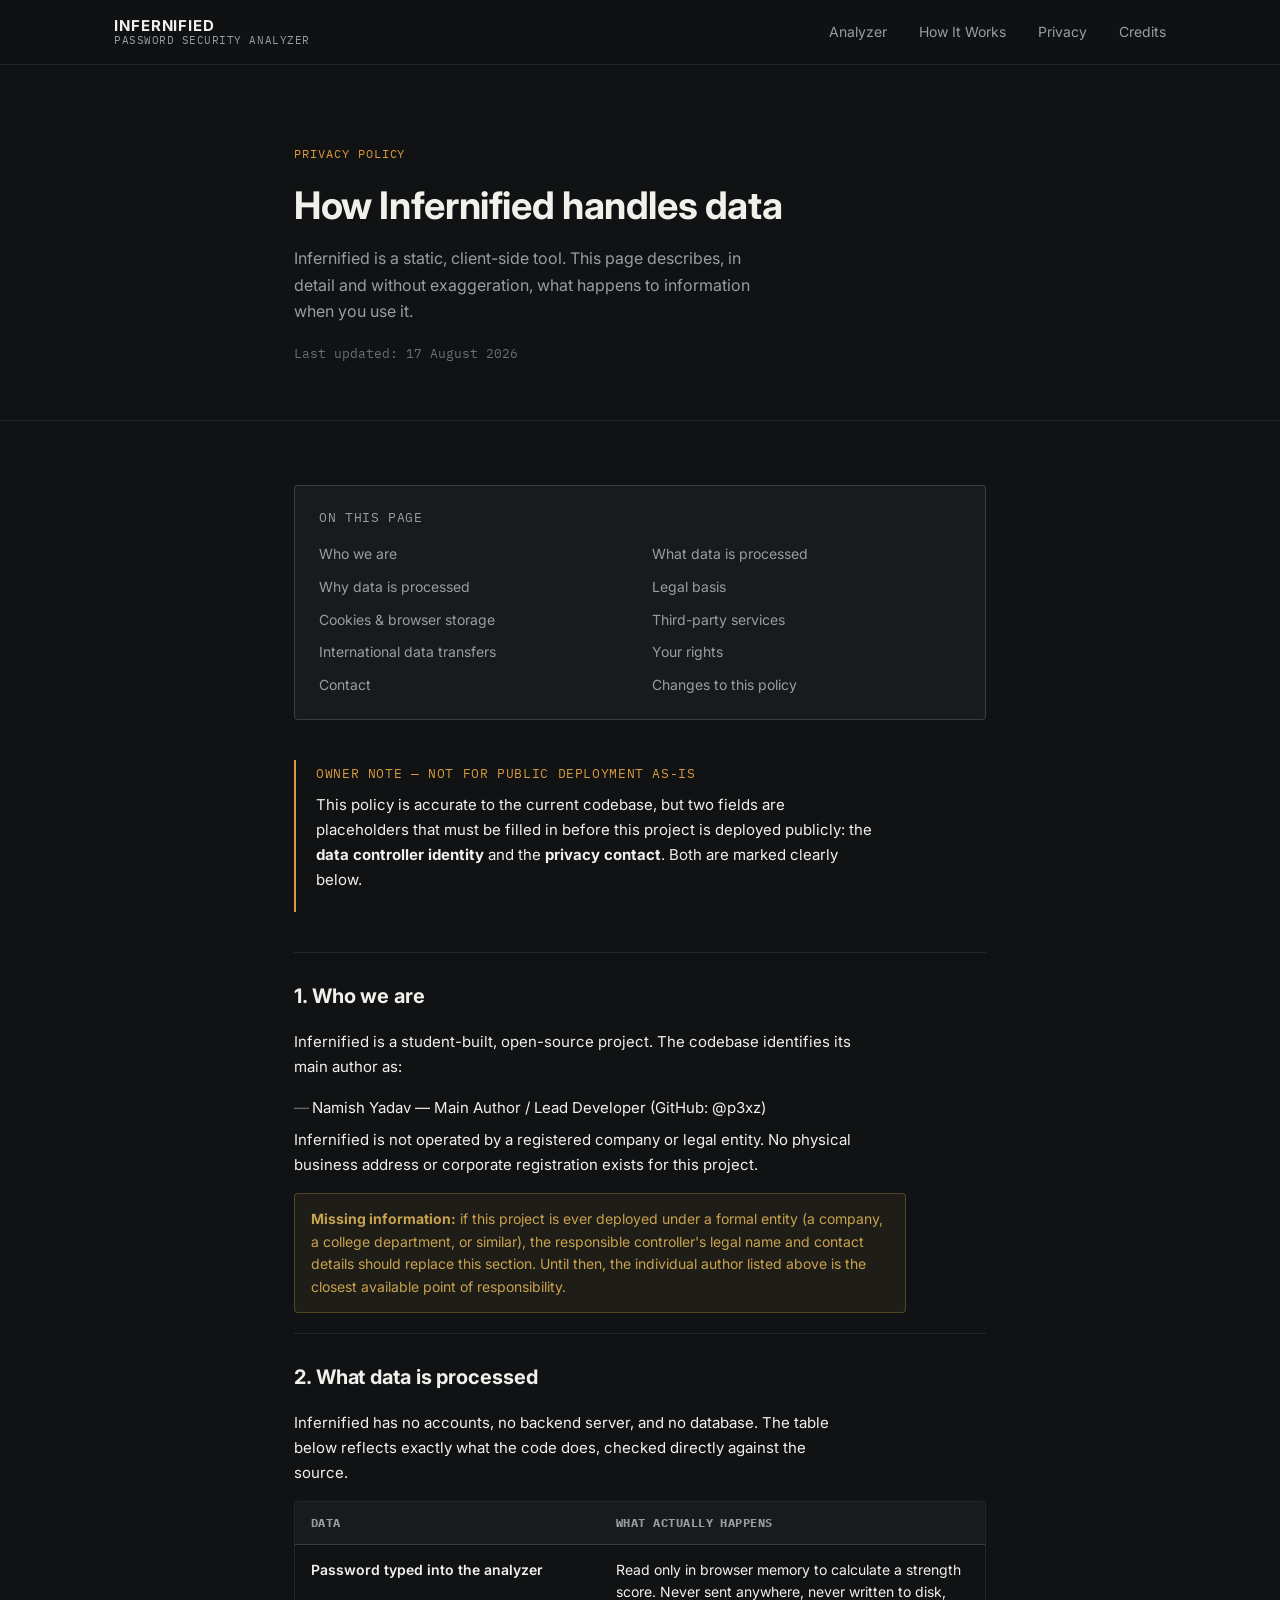
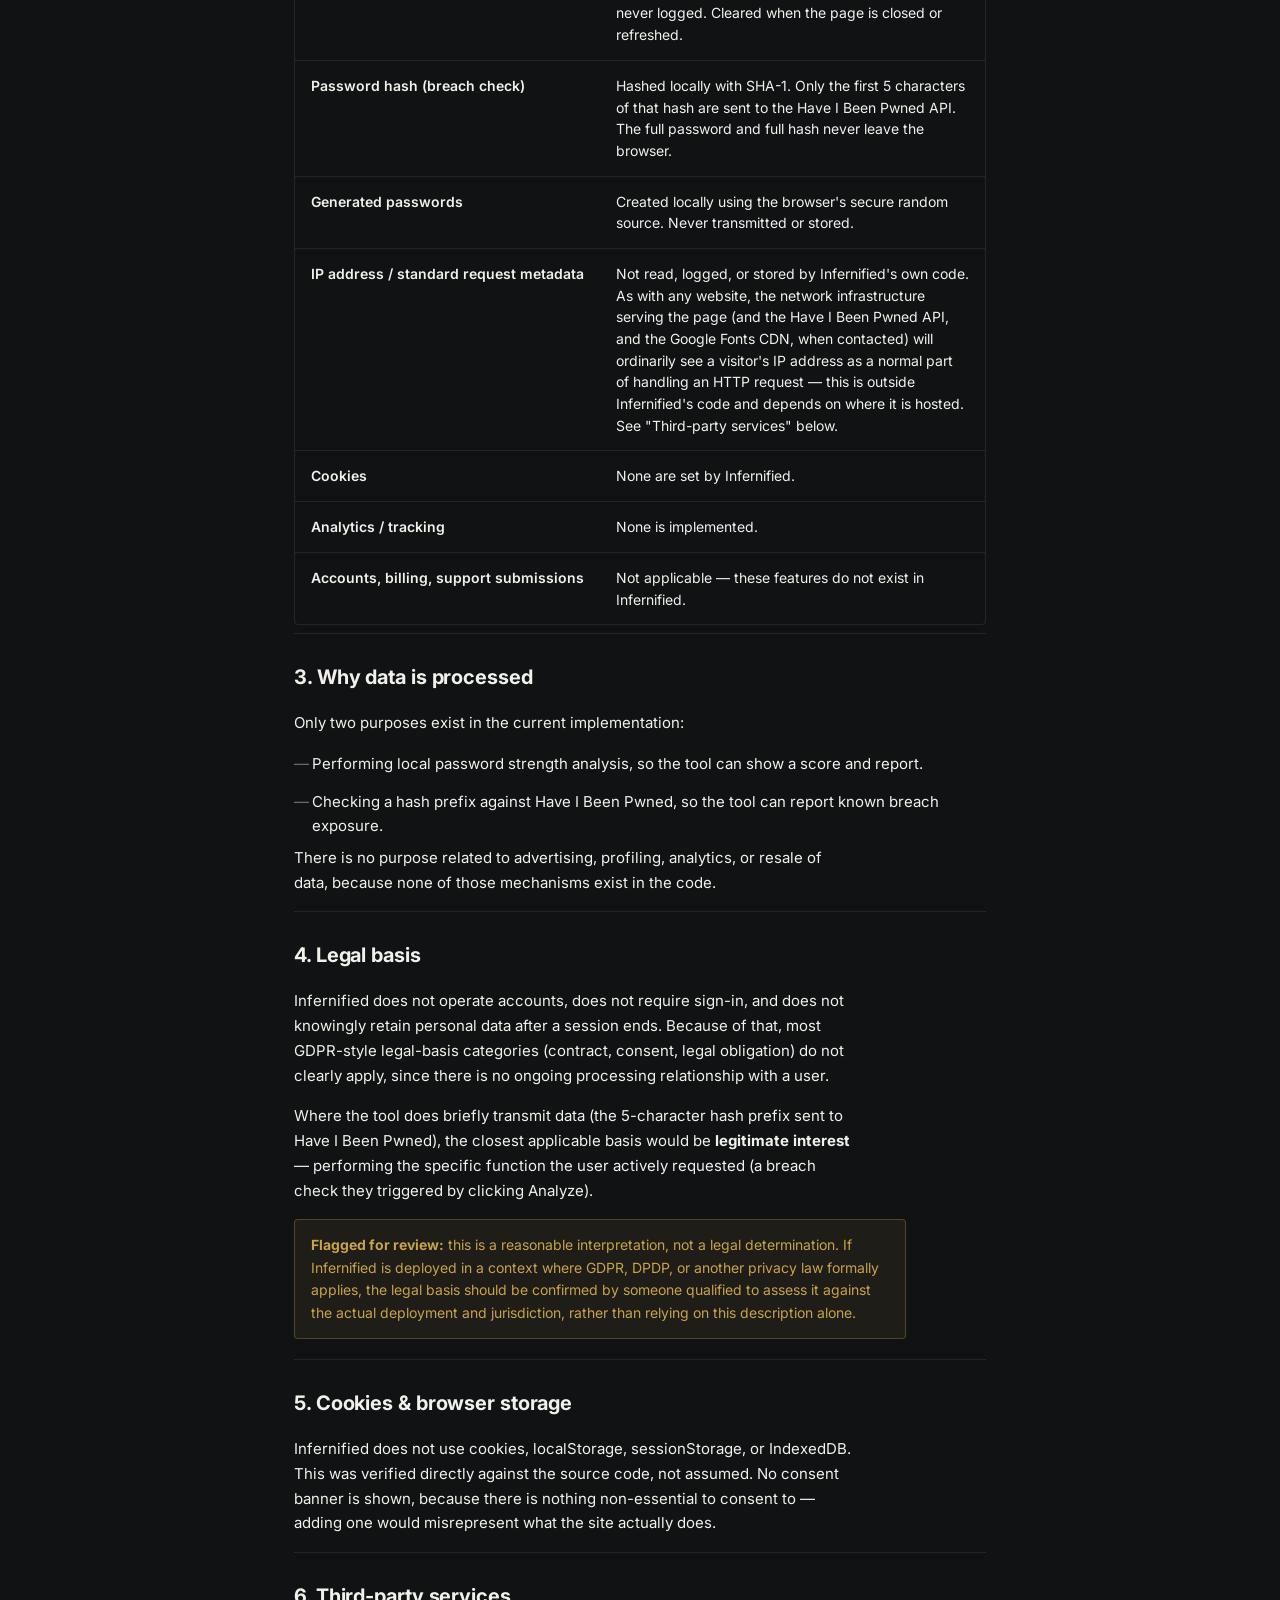
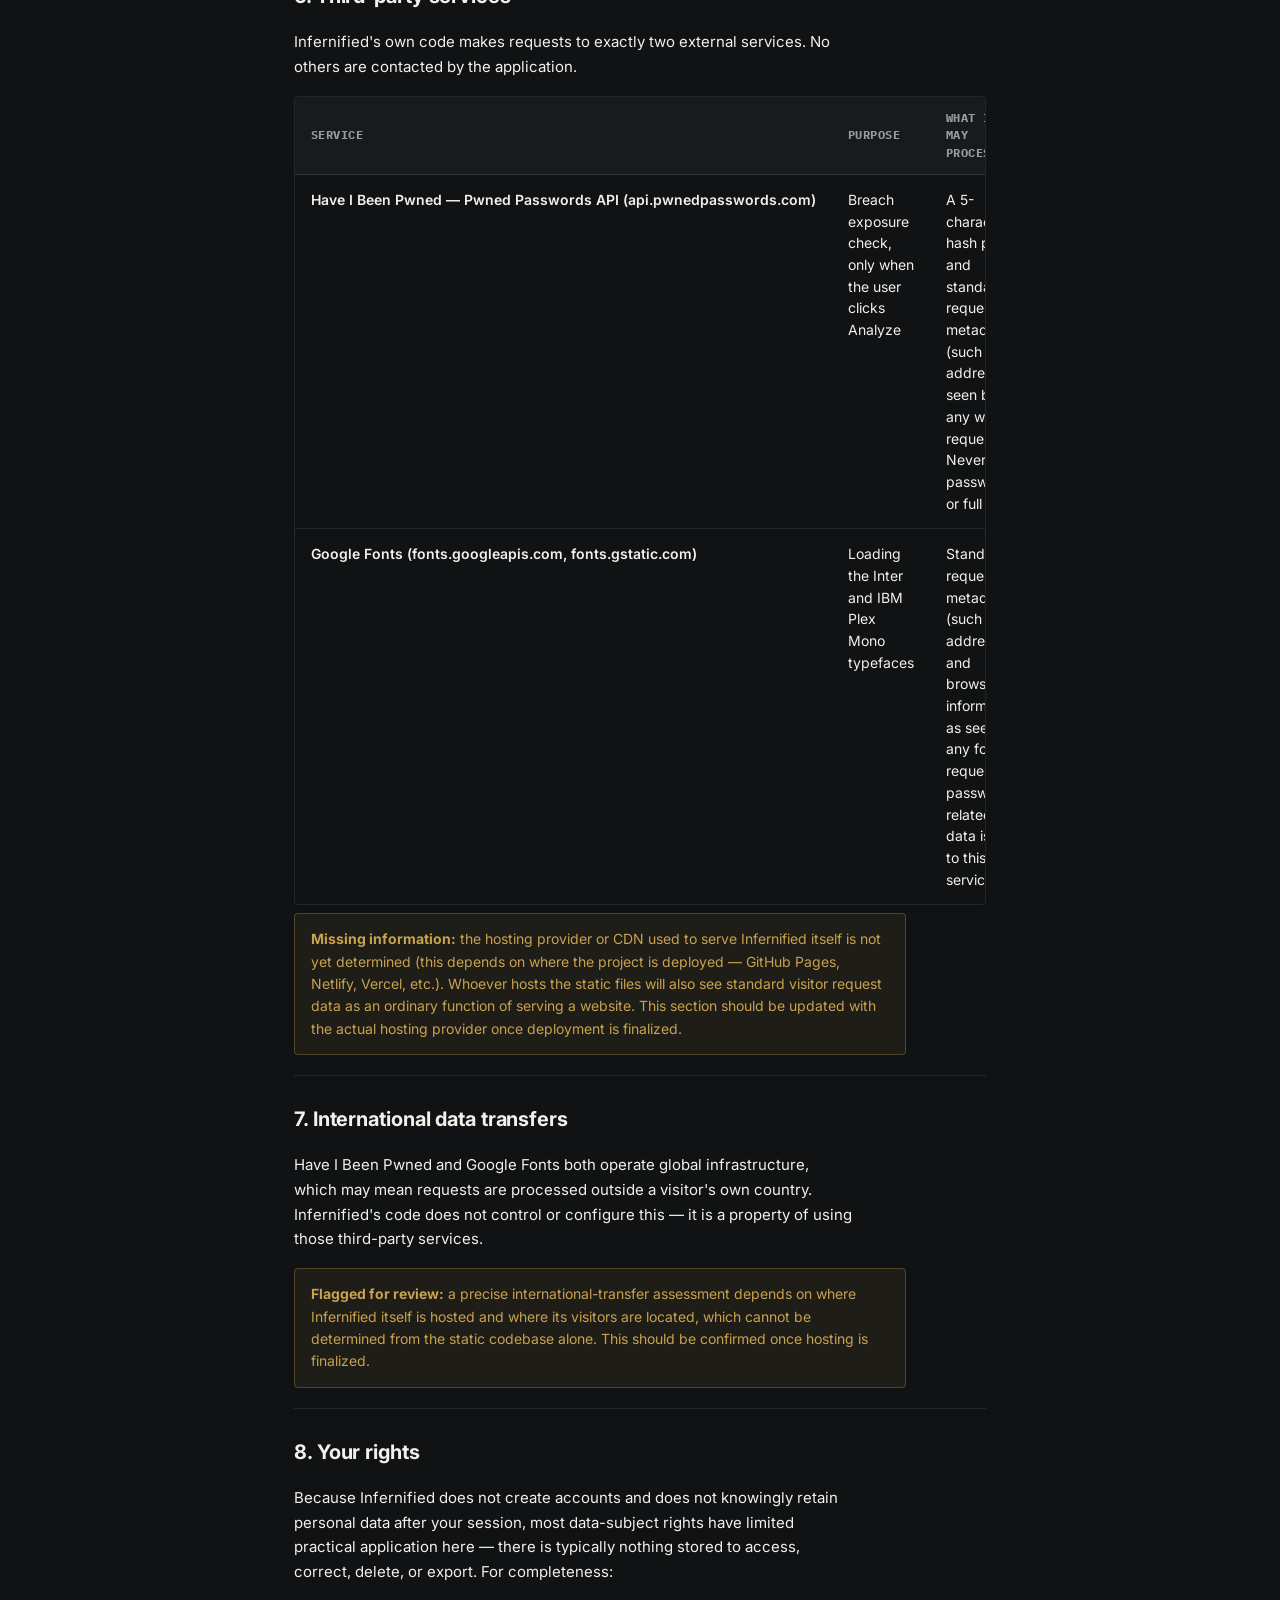
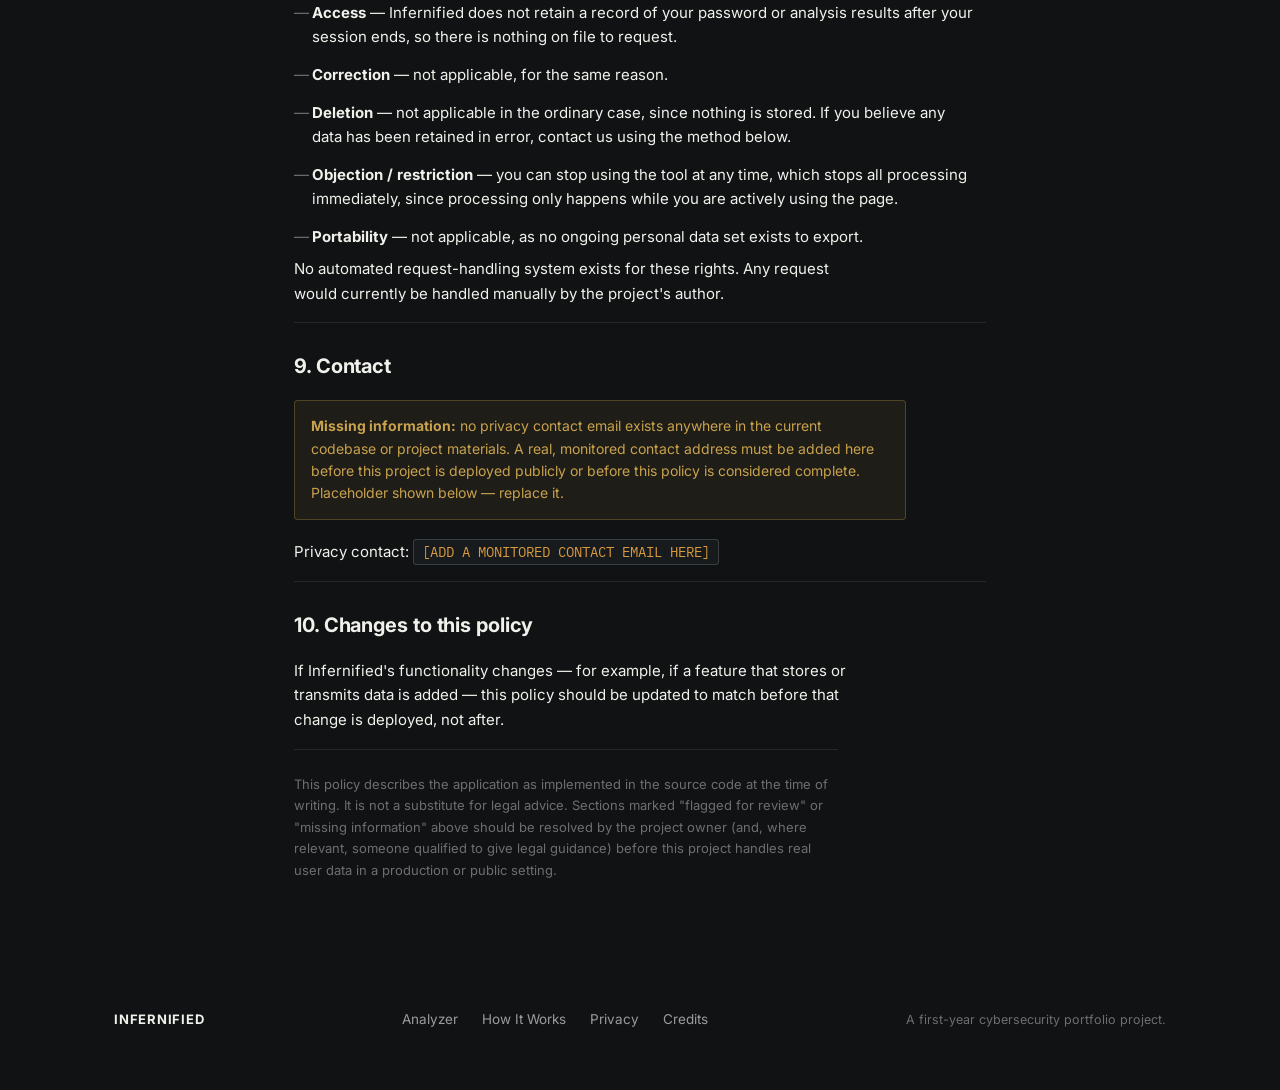
==== index.html @ 9aa8f31f "first commit" ====
<!DOCTYPE html>
<html lang="en">
<head>
<meta charset="UTF-8" />
<meta name="viewport" content="width=device-width, initial-scale=1.0" />
<title>Privacy Policy — Infernified</title>
<meta name="description" content="Infernified's privacy policy: what data is processed, what isn't, and why." />
<link rel="preconnect" href="https://fonts.googleapis.com">
<link rel="preconnect" href="https://fonts.gstatic.com" crossorigin>
<link href="https://fonts.googleapis.com/css2?family=Inter:wght@400;500;600;700&family=IBM+Plex+Mono:wght@400;500;600&display=swap" rel="stylesheet">
<link rel="stylesheet" href="style.css" />
</head>
<body>

<a class="skip-link" href="#policy-main">Skip to content</a>

<header class="site-header">
  <div class="header-inner">
    <a href="index.html" class="wordmark">
      <span class="wordmark-name">INFERNIFIED</span>
      <span class="wordmark-label">Password Security Analyzer</span>
    </a>
    <nav class="main-nav" aria-label="Primary">
      <a href="index.html#analyzer">Analyzer</a>
      <a href="index.html#how-it-works">How It Works</a>
      <a href="privacy.html" aria-current="page">Privacy</a>
      <a href="index.html#credits">Credits</a>
    </nav>
    <button class="nav-toggle" id="navToggle" aria-expanded="false" aria-controls="mobileNav" aria-label="Open menu">
      <span></span><span></span><span></span>
    </button>
  </div>
  <nav class="mobile-nav" id="mobileNav" aria-label="Primary mobile">
    <a href="index.html#analyzer">Analyzer</a>
    <a href="index.html#how-it-works">How It Works</a>
    <a href="privacy.html" aria-current="page">Privacy</a>
    <a href="index.html#credits">Credits</a>
  </nav>
</header>

<main id="policy-main">

  <section class="policy-hero">
    <div class="policy-inner">
      <p class="eyebrow">Privacy Policy</p>
      <h1 class="policy-title">How Infernified handles data</h1>
      <p class="hero-sub">
        Infernified is a static, client-side tool. This page describes, in detail
        and without exaggeration, what happens to information when you use it.
      </p>
      <p class="policy-updated">Last updated: <span id="lastUpdated">17 August 2026</span></p>
    </div>
  </section>

  <section class="policy-section">
    <div class="policy-inner">

      <nav class="policy-toc" aria-label="On this page">
        <p class="report-label">On this page</p>
        <ol>
          <li><a href="#who-we-are">Who we are</a></li>
          <li><a href="#what-data">What data is processed</a></li>
          <li><a href="#why">Why data is processed</a></li>
          <li><a href="#legal-basis">Legal basis</a></li>
          <li><a href="#storage">Cookies &amp; browser storage</a></li>
          <li><a href="#third-parties">Third-party services</a></li>
          <li><a href="#transfers">International data transfers</a></li>
          <li><a href="#rights">Your rights</a></li>
          <li><a href="#contact">Contact</a></li>
          <li><a href="#changes">Changes to this policy</a></li>
        </ol>
      </nav>

      <div class="policy-flag">
        <p class="report-label">Owner note — not for public deployment as-is</p>
        <p class="report-text">
          This policy is accurate to the current codebase, but two fields are
          placeholders that must be filled in before this project is deployed
          publicly: the <strong>data controller identity</strong> and the
          <strong>privacy contact</strong>. Both are marked clearly below.
        </p>
      </div>

      <hr class="divider" />

      <h2 id="who-we-are">1. Who we are</h2>
      <p class="report-text">
        Infernified is a student-built, open-source project. The codebase
        identifies its main author as:
      </p>
      <ul class="privacy-list">
        <li>Namish Yadav — Main Author / Lead Developer (GitHub: <a href="https://github.com/p3xz" target="_blank" rel="noopener noreferrer">@p3xz</a>)</li>
      </ul>
      <p class="report-text">
        Infernified is not operated by a registered company or legal entity.
        No physical business address or corporate registration exists for this
        project.
      </p>
      <p class="policy-placeholder">
        <strong>Missing information:</strong> if this project is ever deployed
        under a formal entity (a company, a college department, or similar),
        the responsible controller's legal name and contact details should
        replace this section. Until then, the individual author listed above
        is the closest available point of responsibility.
      </p>

      <hr class="divider" />

      <h2 id="what-data">2. What data is processed</h2>
      <p class="report-text">
        Infernified has no accounts, no backend server, and no database. The
        table below reflects exactly what the code does, checked directly
        against the source.
      </p>

      <div class="policy-table-wrap">
        <table class="policy-table">
          <thead>
            <tr>
              <th>Data</th>
              <th>What actually happens</th>
            </tr>
          </thead>
          <tbody>
            <tr>
              <td>Password typed into the analyzer</td>
              <td>Read only in browser memory to calculate a strength score. Never sent anywhere, never written to disk, never logged. Cleared when the page is closed or refreshed.</td>
            </tr>
            <tr>
              <td>Password hash (breach check)</td>
              <td>Hashed locally with SHA-1. Only the first 5 characters of that hash are sent to the Have I Been Pwned API. The full password and full hash never leave the browser.</td>
            </tr>
            <tr>
              <td>Generated passwords</td>
              <td>Created locally using the browser's secure random source. Never transmitted or stored.</td>
            </tr>
            <tr>
              <td>IP address / standard request metadata</td>
              <td>Not read, logged, or stored by Infernified's own code. As with any website, the network infrastructure serving the page (and the Have I Been Pwned API, and the Google Fonts CDN, when contacted) will ordinarily see a visitor's IP address as a normal part of handling an HTTP request — this is outside Infernified's code and depends on where it is hosted. See "Third-party services" below.</td>
            </tr>
            <tr>
              <td>Cookies</td>
              <td>None are set by Infernified.</td>
            </tr>
            <tr>
              <td>Analytics / tracking</td>
              <td>None is implemented.</td>
            </tr>
            <tr>
              <td>Accounts, billing, support submissions</td>
              <td>Not applicable — these features do not exist in Infernified.</td>
            </tr>
          </tbody>
        </table>
      </div>

      <hr class="divider" />

      <h2 id="why">3. Why data is processed</h2>
      <p class="report-text">
        Only two purposes exist in the current implementation:
      </p>
      <ul class="privacy-list">
        <li>Performing local password strength analysis, so the tool can show a score and report.</li>
        <li>Checking a hash prefix against Have I Been Pwned, so the tool can report known breach exposure.</li>
      </ul>
      <p class="report-text">
        There is no purpose related to advertising, profiling, analytics, or
        resale of data, because none of those mechanisms exist in the code.
      </p>

      <hr class="divider" />

      <h2 id="legal-basis">4. Legal basis</h2>
      <p class="report-text">
        Infernified does not operate accounts, does not require sign-in, and
        does not knowingly retain personal data after a session ends. Because
        of that, most GDPR-style legal-basis categories (contract, consent,
        legal obligation) do not clearly apply, since there is no ongoing
        processing relationship with a user.
      </p>
      <p class="report-text">
        Where the tool does briefly transmit data (the 5-character hash
        prefix sent to Have I Been Pwned), the closest applicable basis would
        be <strong>legitimate interest</strong> — performing the specific
        function the user actively requested (a breach check they triggered
        by clicking Analyze).
      </p>
      <p class="policy-placeholder">
        <strong>Flagged for review:</strong> this is a reasonable
        interpretation, not a legal determination. If Infernified is deployed
        in a context where GDPR, DPDP, or another privacy law formally
        applies, the legal basis should be confirmed by someone qualified to
        assess it against the actual deployment and jurisdiction, rather than
        relying on this description alone.
      </p>

      <hr class="divider" />

      <h2 id="storage">5. Cookies &amp; browser storage</h2>
      <p class="report-text">
        Infernified does not use cookies, localStorage, sessionStorage, or
        IndexedDB. This was verified directly against the source code, not
        assumed. No consent banner is shown, because there is nothing
        non-essential to consent to — adding one would misrepresent what the
        site actually does.
      </p>

      <hr class="divider" />

      <h2 id="third-parties">6. Third-party services</h2>
      <p class="report-text">
        Infernified's own code makes requests to exactly two external
        services. No others are contacted by the application.
      </p>

      <div class="policy-table-wrap">
        <table class="policy-table">
          <thead>
            <tr>
              <th>Service</th>
              <th>Purpose</th>
              <th>What it may process</th>
            </tr>
          </thead>
          <tbody>
            <tr>
              <td>Have I Been Pwned — Pwned Passwords API (api.pwnedpasswords.com)</td>
              <td>Breach exposure check, only when the user clicks Analyze</td>
              <td>A 5-character hash prefix, and standard request metadata (such as IP address) as seen by any web request. Never the password or full hash.</td>
            </tr>
            <tr>
              <td>Google Fonts (fonts.googleapis.com, fonts.gstatic.com)</td>
              <td>Loading the Inter and IBM Plex Mono typefaces</td>
              <td>Standard request metadata (such as IP address and browser information) as seen by any font file request. No password-related data is sent to this service.</td>
            </tr>
          </tbody>
        </table>
      </div>

      <p class="policy-placeholder">
        <strong>Missing information:</strong> the hosting provider or CDN used
        to serve Infernified itself is not yet determined (this depends on
        where the project is deployed — GitHub Pages, Netlify, Vercel, etc.).
        Whoever hosts the static files will also see standard visitor request
        data as an ordinary function of serving a website. This section
        should be updated with the actual hosting provider once deployment is
        finalized.
      </p>

      <hr class="divider" />

      <h2 id="transfers">7. International data transfers</h2>
      <p class="report-text">
        Have I Been Pwned and Google Fonts both operate global infrastructure,
        which may mean requests are processed outside a visitor's own
        country. Infernified's code does not control or configure this — it
        is a property of using those third-party services.
      </p>
      <p class="policy-placeholder">
        <strong>Flagged for review:</strong> a precise international-transfer
        assessment depends on where Infernified itself is hosted and where
        its visitors are located, which cannot be determined from the static
        codebase alone. This should be confirmed once hosting is finalized.
      </p>

      <hr class="divider" />

      <h2 id="rights">8. Your rights</h2>
      <p class="report-text">
        Because Infernified does not create accounts and does not knowingly
        retain personal data after your session, most data-subject rights
        have limited practical application here — there is typically nothing
        stored to access, correct, delete, or export. For completeness:
      </p>
      <ul class="privacy-list">
        <li><strong>Access</strong> — Infernified does not retain a record of your password or analysis results after your session ends, so there is nothing on file to request.</li>
        <li><strong>Correction</strong> — not applicable, for the same reason.</li>
        <li><strong>Deletion</strong> — not applicable in the ordinary case, since nothing is stored. If you believe any data has been retained in error, contact us using the method below.</li>
        <li><strong>Objection / restriction</strong> — you can stop using the tool at any time, which stops all processing immediately, since processing only happens while you are actively using the page.</li>
        <li><strong>Portability</strong> — not applicable, as no ongoing personal data set exists to export.</li>
      </ul>
      <p class="report-text">
        No automated request-handling system exists for these rights. Any
        request would currently be handled manually by the project's author.
      </p>

      <hr class="divider" />

      <h2 id="contact">9. Contact</h2>
      <p class="policy-placeholder">
        <strong>Missing information:</strong> no privacy contact email exists
        anywhere in the current codebase or project materials. A real,
        monitored contact address must be added here before this project is
        deployed publicly or before this policy is considered complete.
        Placeholder shown below — replace it.
      </p>
      <p class="report-text policy-contact-placeholder">
        Privacy contact: <code>[ADD A MONITORED CONTACT EMAIL HERE]</code>
      </p>

      <hr class="divider" />

      <h2 id="changes">10. Changes to this policy</h2>
      <p class="report-text">
        If Infernified's functionality changes — for example, if a feature
        that stores or transmits data is added — this policy should be
        updated to match before that change is deployed, not after.
      </p>

      <p class="disclaimer">
        This policy describes the application as implemented in the source
        code at the time of writing. It is not a substitute for legal advice.
        Sections marked "flagged for review" or "missing information" above
        should be resolved by the project owner (and, where relevant, someone
        qualified to give legal guidance) before this project handles real
        user data in a production or public setting.
      </p>

    </div>
  </section>

</main>

<footer class="site-footer">
  <div class="footer-inner">
    <span class="wordmark-name wordmark-name--small">INFERNIFIED</span>
    <nav class="footer-nav" aria-label="Footer">
      <a href="index.html#analyzer">Analyzer</a>
      <a href="index.html#how-it-works">How It Works</a>
      <a href="privacy.html">Privacy</a>
      <a href="index.html#credits">Credits</a>
    </nav>
    <p class="footer-note">A first-year cybersecurity portfolio project.</p>
  </div>
</footer>

<script src="script.js"></script>
</body>
</html>
---- style.css ----
/* ==========================================================
   INFERNIFIED — Design Tokens
   ========================================================== */

:root {
  --bg: #101214;
  --surface: #181B1E;
  --surface-raised: #1D2023;
  --text-primary: #F1F1EC;
  --text-secondary: #9A9D9F;
  --text-tertiary: #6C6F71;
  --accent: #D99A3D;
  --accent-blue: #5D7FA3;
  --border: rgba(241, 241, 236, 0.09);
  --border-strong: rgba(241, 241, 236, 0.16);

  --state-danger: #C4674B;
  --state-caution: #C9A24D;
  --state-neutral: #7C9A87;

  --font-ui: 'Inter', -apple-system, BlinkMacSystemFont, 'Segoe UI', sans-serif;
  --font-mono: 'IBM Plex Mono', 'SFMono-Regular', Consolas, monospace;

  --max-width: 1180px;
  --edge: clamp(20px, 5vw, 64px);

  --ease: cubic-bezier(0.2, 0.6, 0.2, 1);
}

@media (prefers-reduced-motion: reduce) {
  * {
    animation-duration: 0.001ms !important;
    animation-iteration-count: 1 !important;
    transition-duration: 0.001ms !important;
    scroll-behavior: auto !important;
  }
}

/* ==========================================================
   Reset
   ========================================================== */

*, *::before, *::after { box-sizing: border-box; }

html {
  scroll-behavior: smooth;
  scroll-padding-top: 88px;
}

body {
  margin: 0;
  background: var(--bg);
  color: var(--text-primary);
  font-family: var(--font-ui);
  font-size: 16px;
  line-height: 1.55;
  -webkit-font-smoothing: antialiased;
  text-rendering: optimizeLegibility;
}

img { max-width: 100%; display: block; }
a { color: inherit; text-decoration: none; }
button { font-family: inherit; cursor: pointer; }
input { font-family: inherit; }
ul, ol, dl { margin: 0; padding: 0; }
h1, h2, h3, p { margin: 0; }

.visually-hidden {
  position: absolute;
  width: 1px; height: 1px;
  padding: 0; margin: -1px;
  overflow: hidden;
  clip: rect(0,0,0,0);
  white-space: nowrap; border: 0;
}

.skip-link {
  position: absolute;
  top: -48px; left: 12px;
  background: var(--accent);
  color: #101214;
  padding: 10px 16px;
  border-radius: 4px;
  font-weight: 600;
  z-index: 200;
  transition: top 0.2s var(--ease);
}
.skip-link:focus { top: 12px; }

:focus-visible {
  outline: 2px solid var(--accent);
  outline-offset: 3px;
  border-radius: 2px;
}

/* ==========================================================
   Header
   ========================================================== */

.site-header {
  position: sticky;
  top: 0;
  z-index: 100;
  background: rgba(16, 18, 20, 0.88);
  backdrop-filter: blur(10px);
  border-bottom: 1px solid var(--border);
}

.header-inner {
  max-width: var(--max-width);
  margin: 0 auto;
  padding: 18px var(--edge);
  display: flex;
  align-items: center;
  justify-content: space-between;
  gap: 24px;
}

.wordmark {
  display: flex;
  flex-direction: column;
  gap: 2px;
  line-height: 1;
}

.wordmark-name {
  font-size: 15px;
  font-weight: 700;
  letter-spacing: 0.06em;
}

.wordmark-name--small { font-size: 13px; }

.wordmark-label {
  font-family: var(--font-mono);
  font-size: 10.5px;
  letter-spacing: 0.05em;
  color: var(--text-secondary);
  text-transform: uppercase;
}

.main-nav {
  display: flex;
  gap: 32px;
}

.main-nav a {
  font-size: 14px;
  color: var(--text-secondary);
  transition: color 0.15s var(--ease);
}

.main-nav a:hover,
.main-nav a:focus-visible { color: var(--text-primary); }

.nav-toggle {
  display: none;
  flex-direction: column;
  gap: 5px;
  background: none;
  border: none;
  padding: 8px;
}

.nav-toggle span {
  width: 20px; height: 1.5px;
  background: var(--text-primary);
  display: block;
}

.mobile-nav {
  display: none;
  flex-direction: column;
  padding: 8px var(--edge) 20px;
  border-top: 1px solid var(--border);
}

.mobile-nav a {
  padding: 12px 0;
  font-size: 15px;
  color: var(--text-secondary);
  border-bottom: 1px solid var(--border);
}

.mobile-nav.open { display: flex; }

/* ==========================================================
   Hero
   ========================================================== */

.hero {
  padding: clamp(48px, 8vw, 96px) 0 clamp(56px, 8vw, 96px);
  border-bottom: 1px solid var(--border);
}

.hero-inner {
  max-width: var(--max-width);
  margin: 0 auto;
  padding: 0 var(--edge);
  display: grid;
  grid-template-columns: minmax(0, 1.05fr) minmax(280px, 0.75fr);
  gap: clamp(40px, 6vw, 96px);
  align-items: start;
}

.eyebrow {
  font-family: var(--font-mono);
  font-size: 12px;
  letter-spacing: 0.08em;
  text-transform: uppercase;
  color: var(--accent);
  margin-bottom: 20px;
}

.hero-left h1 {
  font-size: clamp(30px, 4vw, 44px);
  font-weight: 700;
  line-height: 1.14;
  letter-spacing: -0.01em;
  max-width: 16ch;
}

.hero-sub {
  margin-top: 18px;
  color: var(--text-secondary);
  font-size: 16px;
  max-width: 46ch;
  line-height: 1.65;
}

.analyzer-form {
  margin-top: 36px;
  max-width: 480px;
}

.password-field {
  display: flex;
  align-items: center;
  border: 1px solid var(--border-strong);
  background: var(--surface);
  border-radius: 4px;
  transition: border-color 0.15s var(--ease);
}

.password-field:focus-within {
  border-color: var(--accent);
}

.password-field input {
  flex: 1;
  min-width: 0;
  background: transparent;
  border: none;
  color: var(--text-primary);
  font-size: 15px;
  padding: 14px 14px;
  outline: none;
}

.password-field input::placeholder { color: var(--text-tertiary); }

.icon-btn {
  background: none;
  border: none;
  color: var(--text-secondary);
  padding: 10px 14px;
  display: flex;
  align-items: center;
  transition: color 0.15s var(--ease);
}

.icon-btn:hover { color: var(--text-primary); }
.icon-btn svg { width: 19px; height: 19px; }

.form-actions {
  display: flex;
  gap: 12px;
  margin-top: 16px;
}

.btn-primary {
  background: var(--accent);
  color: #16130A;
  border: none;
  font-weight: 600;
  font-size: 14.5px;
  padding: 12px 26px;
  border-radius: 4px;
  transition: filter 0.15s var(--ease), transform 0.1s var(--ease);
}

.btn-primary:hover { filter: brightness(1.08); }
.btn-primary:active { transform: translateY(1px); }

.btn-ghost {
  background: transparent;
  color: var(--text-secondary);
  border: 1px solid var(--border-strong);
  font-size: 14.5px;
  padding: 12px 22px;
  border-radius: 4px;
  transition: border-color 0.15s var(--ease), color 0.15s var(--ease);
}

.btn-ghost:hover { border-color: var(--text-secondary); color: var(--text-primary); }

.local-note {
  margin-top: 18px;
  font-size: 13px;
  color: var(--text-tertiary);
  line-height: 1.6;
  max-width: 42ch;
}

/* ---- Score panel ---- */

.hero-right { padding-top: 4px; }

.score-panel {
  border-left: 1px solid var(--border-strong);
  padding-left: clamp(24px, 3vw, 40px);
}

.score-label {
  font-family: var(--font-mono);
  font-size: 12px;
  letter-spacing: 0.08em;
  text-transform: uppercase;
  color: var(--text-secondary);
}

.score-value-row {
  display: flex;
  align-items: baseline;
  gap: 8px;
  margin-top: 14px;
}

.score-value {
  font-family: var(--font-mono);
  font-size: clamp(64px, 9vw, 96px);
  font-weight: 600;
  line-height: 1;
  letter-spacing: -0.02em;
  transition: color 0.25s var(--ease);
}

.score-max {
  font-family: var(--font-mono);
  font-size: 20px;
  color: var(--text-tertiary);
}

.score-classification {
  margin-top: 10px;
  font-size: 17px;
  font-weight: 600;
  letter-spacing: 0.01em;
}

.score-track {
  margin-top: 22px;
  height: 2px;
  background: var(--border);
  position: relative;
  overflow: hidden;
}

.score-fill {
  height: 100%;
  width: 0%;
  background: var(--accent);
  transition: width 0.4s var(--ease), background-color 0.3s var(--ease);
}

.score-footnote {
  margin-top: 14px;
  font-size: 12.5px;
  color: var(--text-tertiary);
}

/* score state colors */
.score-panel[data-state="very-weak"] .score-value,
.score-panel[data-state="weak"] .score-value { color: var(--state-danger); }
.score-panel[data-state="very-weak"] .score-fill,
.score-panel[data-state="weak"] .score-fill { background: var(--state-danger); }

.score-panel[data-state="moderate"] .score-value { color: var(--state-caution); }
.score-panel[data-state="moderate"] .score-fill { background: var(--state-caution); }

.score-panel[data-state="strong"] .score-value,
.score-panel[data-state="very-strong"] .score-value { color: var(--text-primary); }
.score-panel[data-state="strong"] .score-fill,
.score-panel[data-state="very-strong"] .score-fill { background: var(--accent); }

/* ==========================================================
   Shared section layout
   ========================================================== */

.report-section,
.generator-section,
.how-section,
.privacy-section,
.credits-section {
  border-bottom: 1px solid var(--border);
}

.report-inner,
.generator-inner,
.how-inner,
.privacy-inner,
.credits-inner {
  max-width: var(--max-width);
  margin: 0 auto;
  padding: clamp(48px, 6vw, 72px) var(--edge);
}

.section-eyebrow {
  font-family: var(--font-mono);
  font-size: 12px;
  letter-spacing: 0.08em;
  text-transform: uppercase;
  color: var(--text-secondary);
  margin-bottom: 18px;
}

.divider {
  border: none;
  border-top: 1px solid var(--border);
  margin: 0 0 28px;
}

.report-row { padding-bottom: 28px; }

.report-label {
  font-family: var(--font-mono);
  font-size: 12.5px;
  letter-spacing: 0.05em;
  text-transform: uppercase;
  color: var(--text-secondary);
  margin-bottom: 12px;
}

.report-summary-text {
  font-size: 16px;
  max-width: 60ch;
  color: var(--text-primary);
}

.report-text {
  font-size: 15px;
  color: var(--text-primary);
  max-width: 62ch;
  line-height: 1.65;
}

.report-text-sub {
  margin-top: 8px;
  font-size: 13.5px;
  color: var(--text-tertiary);
  max-width: 55ch;
}

.report-footnote {
  margin-top: 14px;
  font-size: 12.5px;
  color: var(--text-tertiary);
}

.report-status {
  font-size: 16px;
  font-weight: 600;
}

.report-status[data-status="found"] { color: var(--state-danger); }
.report-status[data-status="not-found"] { color: var(--text-primary); }
.report-status[data-status="unavailable"] { color: var(--state-caution); }

/* composition list */

.composition-list {
  display: grid;
  grid-template-columns: repeat(auto-fill, minmax(220px, 1fr));
  gap: 12px 32px;
}

.composition-list div {
  display: flex;
  justify-content: space-between;
  align-items: baseline;
  border-bottom: 1px solid var(--border);
  padding-bottom: 8px;
}

.composition-list dt {
  font-size: 14px;
  color: var(--text-secondary);
}

.composition-list dd {
  margin: 0;
  font-family: var(--font-mono);
  font-size: 14px;
  color: var(--text-primary);
}

.composition-list dd[data-present="true"] { color: var(--accent); }
.composition-list dd[data-present="false"] { color: var(--text-tertiary); }

/* ==========================================================
   Generator
   ========================================================== */

.generator-grid {
  display: grid;
  grid-template-columns: minmax(0, 1fr) minmax(0, 1fr);
  gap: clamp(32px, 5vw, 64px);
}

.control-row { margin-bottom: 22px; }

.control-row label {
  display: block;
  font-size: 13px;
  color: var(--text-secondary);
  margin-bottom: 10px;
  font-family: var(--font-mono);
  letter-spacing: 0.03em;
}

.length-control {
  display: flex;
  align-items: center;
  gap: 16px;
}

.length-control input[type="range"] {
  flex: 1;
  appearance: none;
  height: 2px;
  background: var(--border-strong);
  outline: none;
}

.length-control input[type="range"]::-webkit-slider-thumb {
  appearance: none;
  width: 14px; height: 14px;
  border-radius: 50%;
  background: var(--accent);
  cursor: pointer;
  border: none;
}

.length-control input[type="range"]::-moz-range-thumb {
  width: 14px; height: 14px;
  border-radius: 50%;
  background: var(--accent);
  cursor: pointer;
  border: none;
}

.length-control output {
  font-family: var(--font-mono);
  font-size: 15px;
  min-width: 2ch;
  text-align: right;
}

.control-row--checks {
  display: grid;
  grid-template-columns: 1fr 1fr;
  gap: 12px;
}

.checkbox {
  display: flex;
  align-items: center;
  gap: 10px;
  font-size: 14.5px;
  color: var(--text-primary);
  cursor: pointer;
}

.checkbox input {
  width: 16px; height: 16px;
  accent-color: var(--accent);
}

.generator-output { padding-top: 2px; }

.generated-row {
  display: flex;
  align-items: center;
  border: 1px solid var(--border-strong);
  background: var(--surface);
  border-radius: 4px;
}

.generated-row input {
  flex: 1;
  min-width: 0;
  background: transparent;
  border: none;
  color: var(--text-primary);
  font-family: var(--font-mono);
  font-size: 14.5px;
  padding: 14px;
  outline: none;
}

.generated-row input::placeholder {
  font-family: var(--font-ui);
  color: var(--text-tertiary);
}

.copy-feedback {
  margin-top: 10px;
  font-size: 13px;
  color: var(--accent);
  min-height: 18px;
}

/* ==========================================================
   How it works
   ========================================================== */

.how-grid {
  display: grid;
  grid-template-columns: minmax(0, 0.8fr) minmax(0, 1.2fr);
  gap: clamp(32px, 5vw, 64px);
  margin-bottom: 36px;
}

.how-label {
  font-family: var(--font-mono);
  font-size: 12.5px;
  letter-spacing: 0.05em;
  text-transform: uppercase;
  color: var(--accent-blue);
  margin-bottom: 12px;
}

.flow-list {
  list-style: none;
  counter-reset: flow;
  display: flex;
  flex-direction: column;
  gap: 10px;
}

.flow-list li {
  counter-increment: flow;
  font-size: 14.5px;
  color: var(--text-primary);
  padding-left: 28px;
  position: relative;
  line-height: 1.55;
}

.flow-list li::before {
  content: counter(flow);
  position: absolute;
  left: 0;
  top: 0.1em;
  font-family: var(--font-mono);
  font-size: 12px;
  color: var(--text-tertiary);
}

.how-explainer {
  display: grid;
  gap: 18px;
  padding-top: 8px;
  border-top: 1px solid var(--border);
}

.how-explainer p { padding-top: 18px; }
.how-explainer p:first-child { padding-top: 0; }

.how-explainer strong { color: var(--accent); font-weight: 600; }

/* ==========================================================
   Privacy
   ========================================================== */

.privacy-list {
  display: flex;
  flex-direction: column;
  gap: 14px;
  list-style: none;
  max-width: 68ch;
  margin-bottom: 36px;
}

.privacy-list li {
  font-size: 15px;
  line-height: 1.6;
  color: var(--text-primary);
  padding-left: 18px;
  position: relative;
}

.privacy-list li::before {
  content: '—';
  position: absolute;
  left: 0;
  color: var(--text-tertiary);
}

.disclaimer {
  font-size: 13px;
  color: var(--text-tertiary);
  max-width: 68ch;
  line-height: 1.65;
  border-top: 1px solid var(--border);
  padding-top: 24px;
}

.policy-link-out {
  margin-top: 20px;
}

.policy-link-out a {
  font-size: 14px;
  color: var(--accent);
  border-bottom: 1px solid transparent;
  transition: border-color 0.15s var(--ease);
}

.policy-link-out a:hover,
.policy-link-out a:focus-visible {
  border-color: var(--accent);
}

/* ==========================================================
   Credits
   ========================================================== */

.credits-built-by {
  font-family: var(--font-mono);
  font-size: 12px;
  letter-spacing: 0.05em;
  text-transform: uppercase;
  color: var(--text-tertiary);
  margin-bottom: 10px;
}

.credit-main { margin-bottom: 40px; }

.credit-name {
  font-size: 26px;
  font-weight: 700;
  letter-spacing: -0.01em;
}

.credit-name--co { font-size: 18px; font-weight: 600; }

.credit-role {
  margin-top: 6px;
  font-size: 14px;
  color: var(--text-secondary);
}

.credit-links {
  display: flex;
  gap: 24px;
  margin-top: 14px;
  flex-wrap: wrap;
}

.credit-links a {
  font-family: var(--font-mono);
  font-size: 13.5px;
  color: var(--accent);
  border-bottom: 1px solid transparent;
  transition: border-color 0.15s var(--ease);
}

.credit-links a:hover,
.credit-links a:focus-visible { border-color: var(--accent); }

.credits-with {
  font-family: var(--font-mono);
  font-size: 12px;
  letter-spacing: 0.05em;
  text-transform: uppercase;
  color: var(--text-tertiary);
  margin-bottom: 22px;
  border-top: 1px solid var(--border);
  padding-top: 32px;
}

.credit-co-list {
  display: grid;
  grid-template-columns: repeat(auto-fit, minmax(200px, 1fr));
  gap: 28px;
}

.credit-co a {
  display: inline-block;
  margin-top: 10px;
  font-family: var(--font-mono);
  font-size: 13px;
  color: var(--accent-blue);
}

.credit-pending {
  display: inline-block;
  margin-top: 10px;
  font-family: var(--font-mono);
  font-size: 13px;
  color: var(--text-tertiary);
}

/* ==========================================================
   Privacy policy page
   ========================================================== */

.policy-hero {
  border-bottom: 1px solid var(--border);
  padding: clamp(48px, 7vw, 80px) 0 clamp(36px, 5vw, 56px);
}

.policy-inner {
  max-width: 820px;
  margin: 0 auto;
  padding: 0 var(--edge);
}

.policy-title {
  font-size: clamp(28px, 4vw, 38px);
  font-weight: 700;
  line-height: 1.16;
  letter-spacing: -0.01em;
  max-width: 20ch;
}

.policy-updated {
  margin-top: 20px;
  font-family: var(--font-mono);
  font-size: 12.5px;
  color: var(--text-tertiary);
}

.policy-section .policy-inner {
  padding-top: clamp(40px, 6vw, 64px);
  padding-bottom: clamp(56px, 7vw, 88px);
}

.policy-toc {
  border: 1px solid var(--border-strong);
  background: var(--surface);
  border-radius: 4px;
  padding: 22px 24px;
  margin-bottom: 40px;
}

.policy-toc .report-label { margin-bottom: 14px; }

.policy-toc ol {
  list-style: none;
  display: grid;
  grid-template-columns: 1fr 1fr;
  gap: 8px 24px;
}

.policy-toc a {
  font-size: 14px;
  color: var(--text-secondary);
  transition: color 0.15s var(--ease);
}

.policy-toc a:hover,
.policy-toc a:focus-visible { color: var(--accent); }

.policy-flag {
  border-left: 2px solid var(--accent);
  padding: 4px 0 4px 20px;
  margin-bottom: 40px;
}

.policy-flag .report-label { color: var(--accent); margin-bottom: 10px; }

.policy-section h2 {
  font-size: 20px;
  font-weight: 700;
  letter-spacing: -0.005em;
  margin: 0 0 18px;
  scroll-margin-top: 96px;
}

.policy-section .report-text { margin-bottom: 16px; }
.policy-section .privacy-list { margin-bottom: 8px; }

.policy-placeholder {
  font-size: 14px;
  color: var(--state-caution);
  background: rgba(201, 162, 77, 0.08);
  border: 1px solid rgba(201, 162, 77, 0.3);
  border-radius: 4px;
  padding: 14px 16px;
  line-height: 1.6;
  max-width: 68ch;
  margin: 0 0 20px;
}

.policy-placeholder strong { color: var(--state-caution); }

.policy-contact-placeholder code {
  font-family: var(--font-mono);
  font-size: 14px;
  background: var(--surface);
  border: 1px solid var(--border-strong);
  padding: 3px 8px;
  border-radius: 3px;
  color: var(--accent);
}

.policy-table-wrap {
  overflow-x: auto;
  margin-bottom: 8px;
  border: 1px solid var(--border);
  border-radius: 4px;
}

.policy-table {
  width: 100%;
  border-collapse: collapse;
  font-size: 14px;
  min-width: 520px;
}

.policy-table th {
  text-align: left;
  font-family: var(--font-mono);
  font-size: 11.5px;
  letter-spacing: 0.04em;
  text-transform: uppercase;
  color: var(--text-secondary);
  background: var(--surface);
  padding: 12px 16px;
  border-bottom: 1px solid var(--border-strong);
}

.policy-table td {
  padding: 14px 16px;
  border-bottom: 1px solid var(--border);
  color: var(--text-primary);
  line-height: 1.55;
  vertical-align: top;
}

.policy-table tr:last-child td { border-bottom: none; }

.policy-table td:first-child {
  font-weight: 600;
  white-space: nowrap;
}

@media (max-width: 640px) {
  .policy-toc ol { grid-template-columns: 1fr; }
  .policy-table td:first-child { white-space: normal; }
}

/* ==========================================================
   Footer
   ========================================================== */

.site-footer { padding: 40px 0 60px; }

.footer-inner {
  max-width: var(--max-width);
  margin: 0 auto;
  padding: 0 var(--edge);
  display: flex;
  align-items: center;
  justify-content: space-between;
  flex-wrap: wrap;
  gap: 16px;
}

.footer-nav {
  display: flex;
  gap: 24px;
}

.footer-nav a {
  font-size: 13.5px;
  color: var(--text-secondary);
}

.footer-nav a:hover { color: var(--text-primary); }

.footer-note {
  font-size: 12.5px;
  color: var(--text-tertiary);
}

/* ==========================================================
   Responsive
   ========================================================== */

@media (max-width: 900px) {
  .hero-inner {
    grid-template-columns: 1fr;
  }

  .score-panel {
    border-left: none;
    border-top: 1px solid var(--border-strong);
    padding-left: 0;
    padding-top: 28px;
    margin-top: 8px;
  }

  .how-grid { grid-template-columns: 1fr; }
  .generator-grid { grid-template-columns: 1fr; }
}

@media (max-width: 640px) {
  .main-nav { display: none; }
  .nav-toggle { display: flex; }

  .control-row--checks { grid-template-columns: 1fr; }

  .composition-list { grid-template-columns: 1fr; }

  .footer-inner { flex-direction: column; align-items: flex-start; }
}
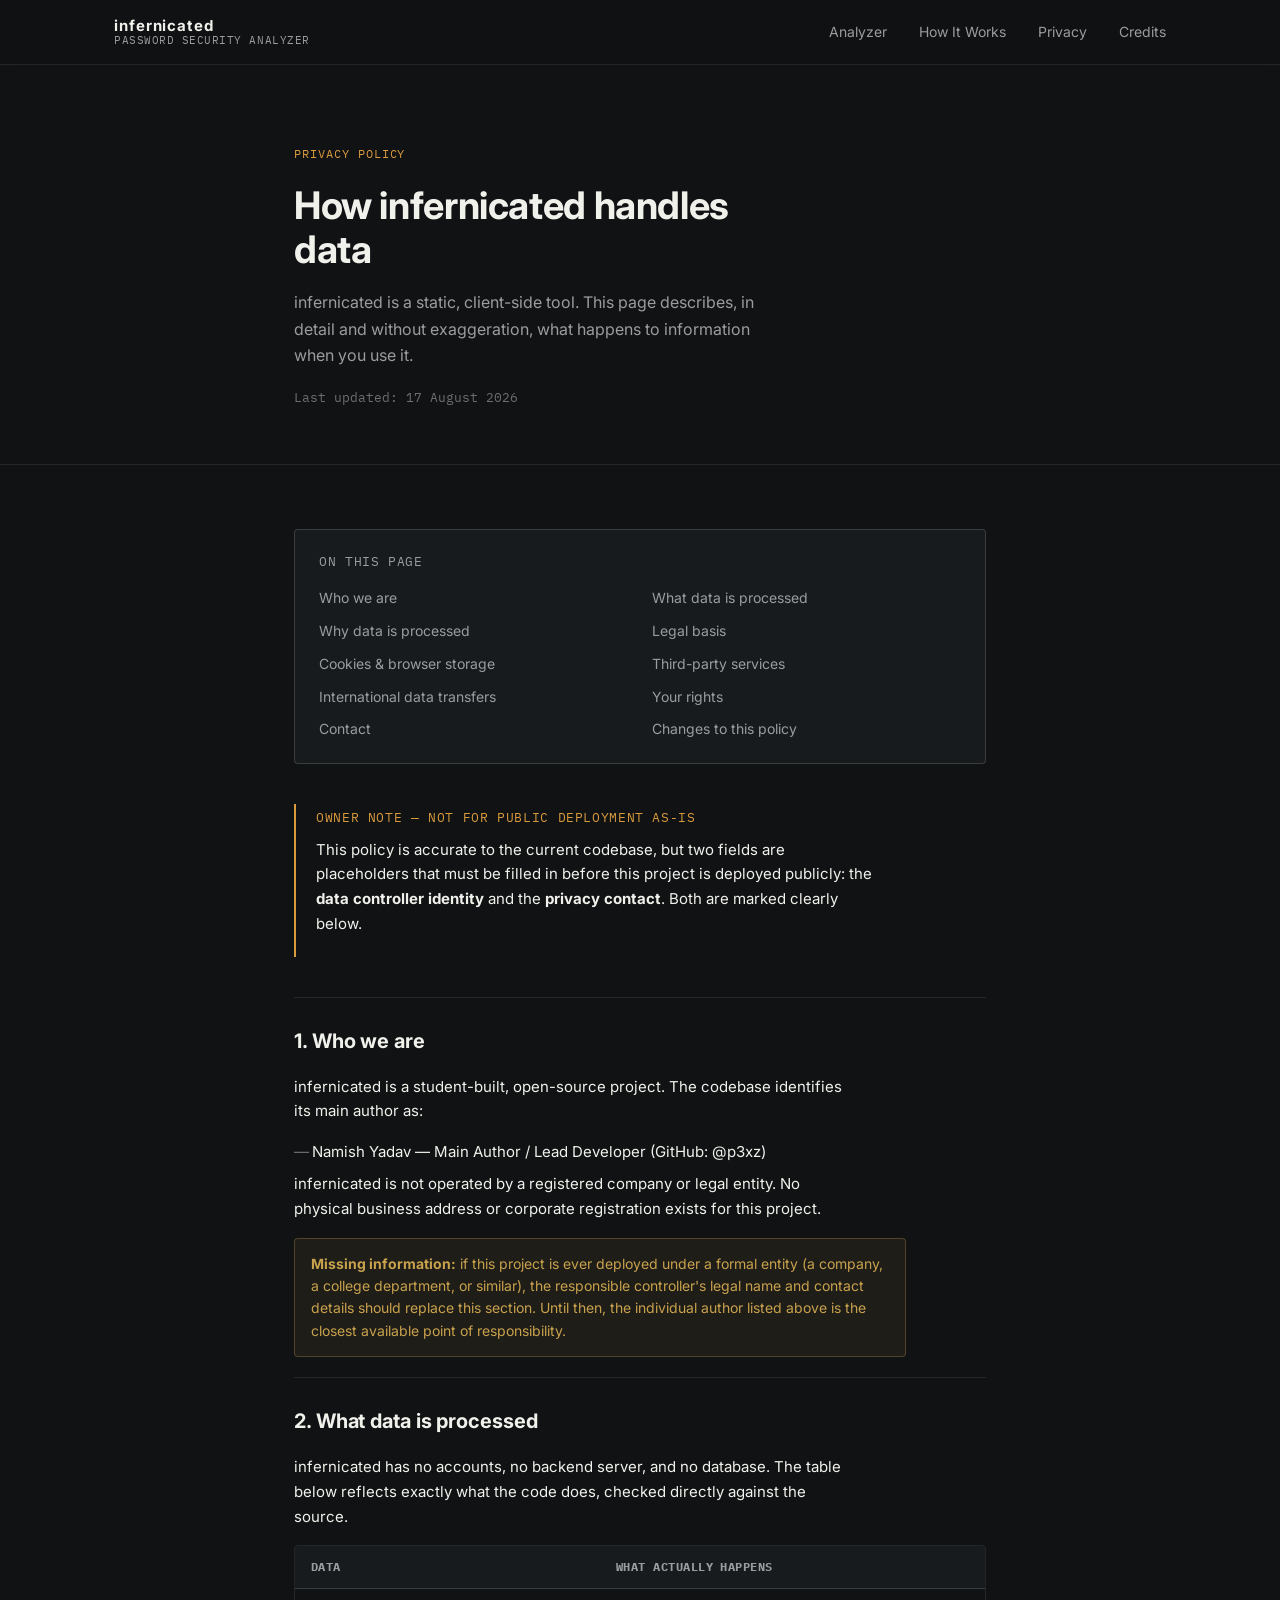
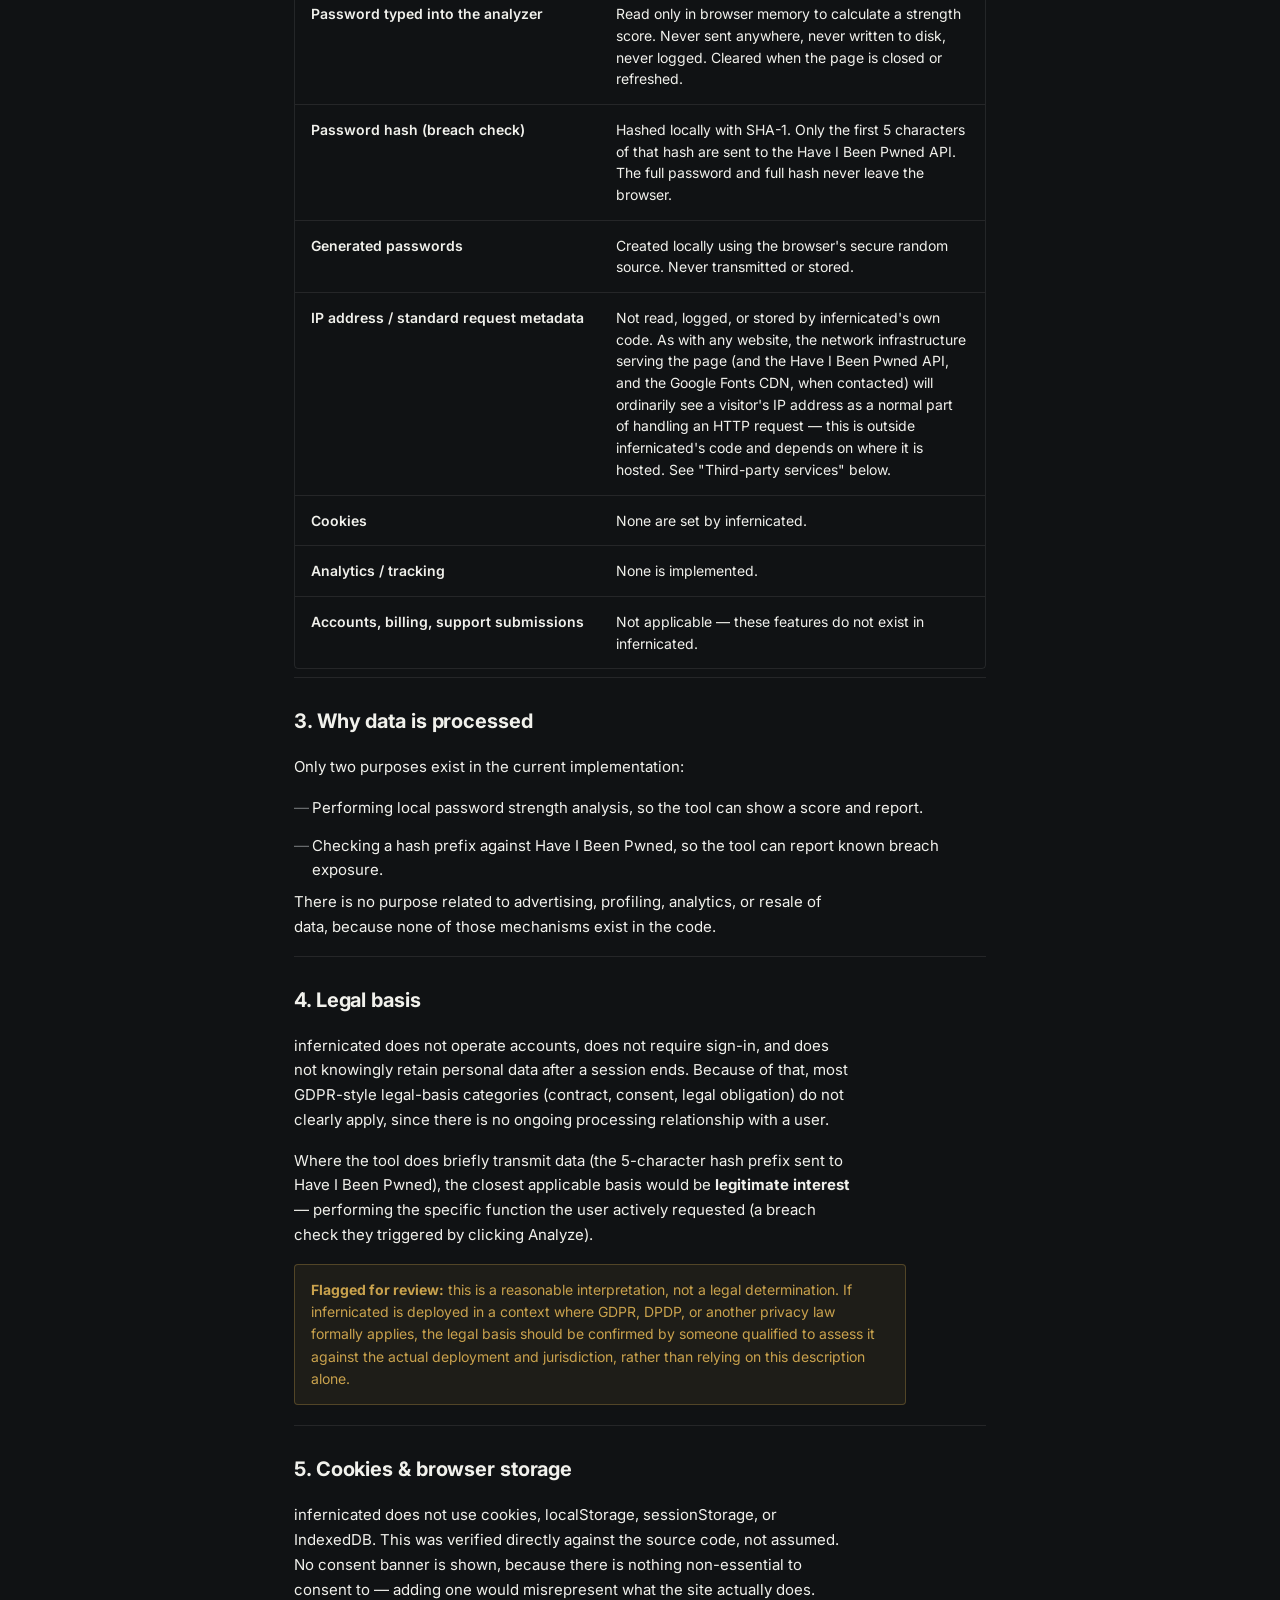
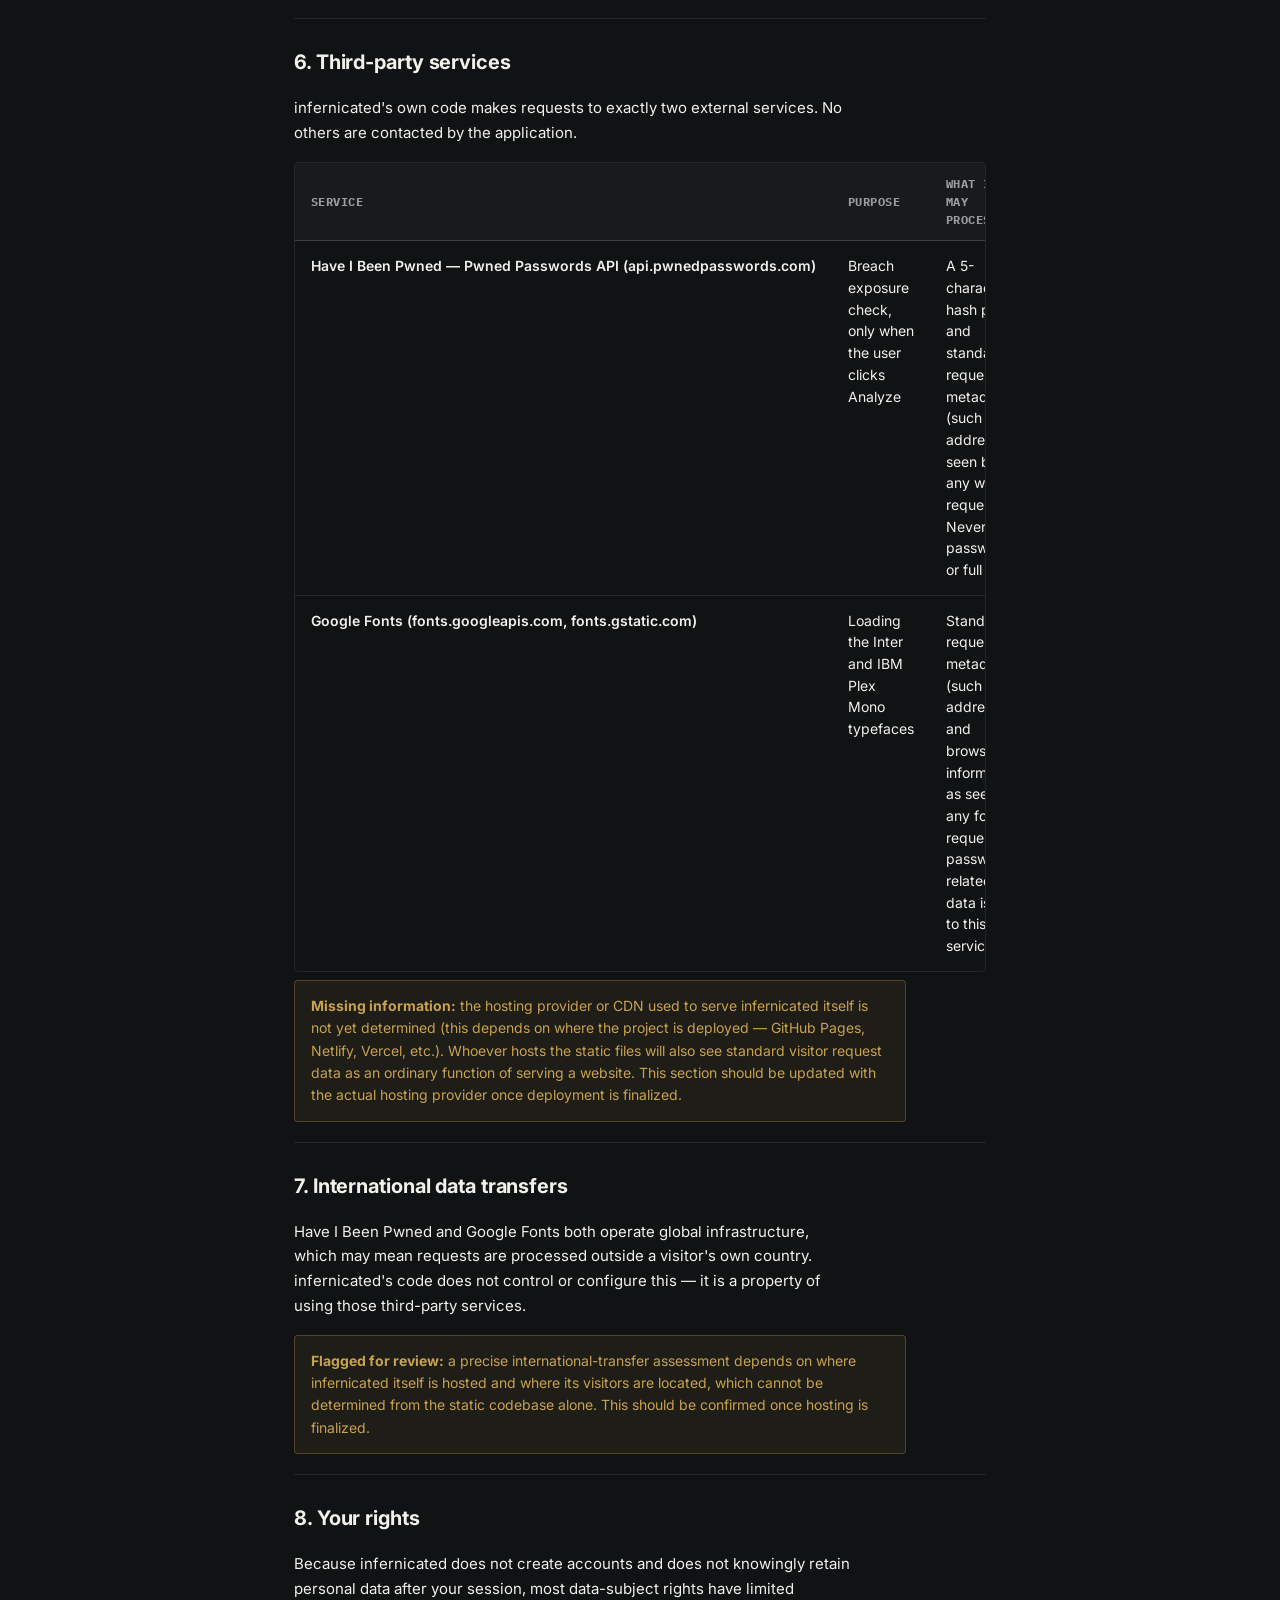
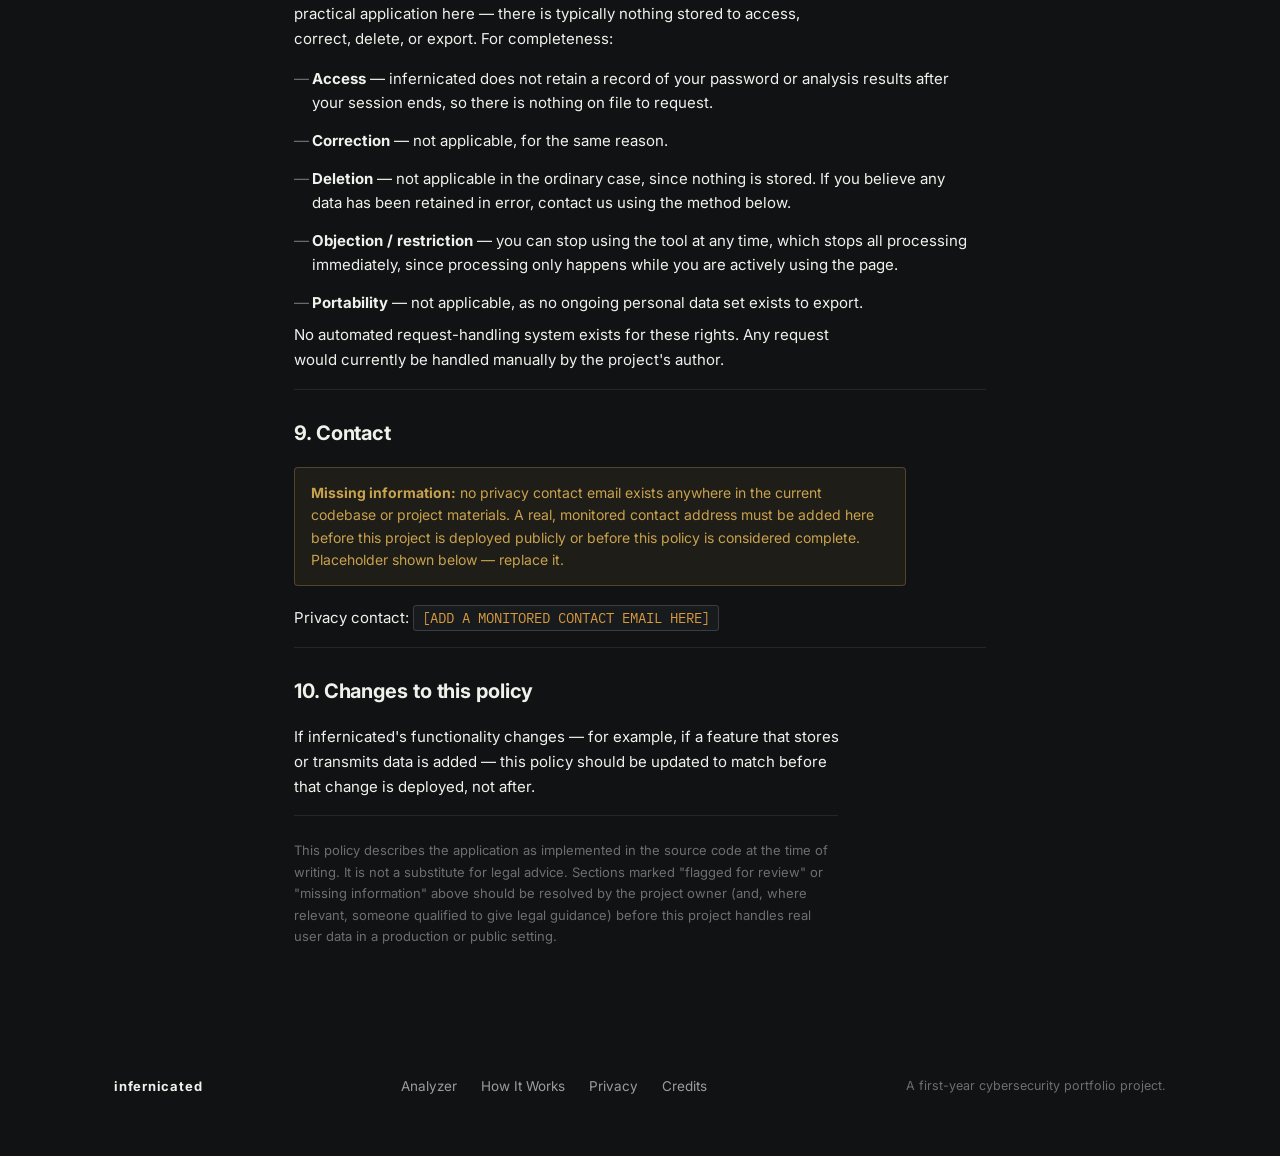
==== commit 1d32775b: "Update Infernicated" ====
--- a/index.html
+++ b/index.html
@@ -3,8 +3,8 @@
 <head>
 <meta charset="UTF-8" />
 <meta name="viewport" content="width=device-width, initial-scale=1.0" />
-<title>Privacy Policy — Infernified</title>
-<meta name="description" content="Infernified's privacy policy: what data is processed, what isn't, and why." />
+<title>Infernicated</title>
+<meta name="description" content="infernicated's privacy policy: what data is processed, what isn't, and why." />
 <link rel="preconnect" href="https://fonts.googleapis.com">
 <link rel="preconnect" href="https://fonts.gstatic.com" crossorigin>
 <link href="https://fonts.googleapis.com/css2?family=Inter:wght@400;500;600;700&family=IBM+Plex+Mono:wght@400;500;600&display=swap" rel="stylesheet">
@@ -17,7 +17,7 @@
 <header class="site-header">
   <div class="header-inner">
     <a href="index.html" class="wordmark">
-      <span class="wordmark-name">INFERNIFIED</span>
+      <span class="wordmark-name">infernicated</span>
       <span class="wordmark-label">Password Security Analyzer</span>
     </a>
     <nav class="main-nav" aria-label="Primary">
@@ -43,9 +43,9 @@
   <section class="policy-hero">
     <div class="policy-inner">
       <p class="eyebrow">Privacy Policy</p>
-      <h1 class="policy-title">How Infernified handles data</h1>
+      <h1 class="policy-title">How infernicated handles data</h1>
       <p class="hero-sub">
-        Infernified is a static, client-side tool. This page describes, in detail
+        infernicated is a static, client-side tool. This page describes, in detail
         and without exaggeration, what happens to information when you use it.
       </p>
       <p class="policy-updated">Last updated: <span id="lastUpdated">17 August 2026</span></p>
@@ -85,14 +85,14 @@
 
       <h2 id="who-we-are">1. Who we are</h2>
       <p class="report-text">
-        Infernified is a student-built, open-source project. The codebase
+        infernicated is a student-built, open-source project. The codebase
         identifies its main author as:
       </p>
       <ul class="privacy-list">
         <li>Namish Yadav — Main Author / Lead Developer (GitHub: <a href="https://github.com/p3xz" target="_blank" rel="noopener noreferrer">@p3xz</a>)</li>
       </ul>
       <p class="report-text">
-        Infernified is not operated by a registered company or legal entity.
+        infernicated is not operated by a registered company or legal entity.
         No physical business address or corporate registration exists for this
         project.
       </p>
@@ -108,7 +108,7 @@
 
       <h2 id="what-data">2. What data is processed</h2>
       <p class="report-text">
-        Infernified has no accounts, no backend server, and no database. The
+        infernicated has no accounts, no backend server, and no database. The
         table below reflects exactly what the code does, checked directly
         against the source.
       </p>
@@ -136,11 +136,11 @@
             </tr>
             <tr>
               <td>IP address / standard request metadata</td>
-              <td>Not read, logged, or stored by Infernified's own code. As with any website, the network infrastructure serving the page (and the Have I Been Pwned API, and the Google Fonts CDN, when contacted) will ordinarily see a visitor's IP address as a normal part of handling an HTTP request — this is outside Infernified's code and depends on where it is hosted. See "Third-party services" below.</td>
+              <td>Not read, logged, or stored by infernicated's own code. As with any website, the network infrastructure serving the page (and the Have I Been Pwned API, and the Google Fonts CDN, when contacted) will ordinarily see a visitor's IP address as a normal part of handling an HTTP request — this is outside infernicated's code and depends on where it is hosted. See "Third-party services" below.</td>
             </tr>
             <tr>
               <td>Cookies</td>
-              <td>None are set by Infernified.</td>
+              <td>None are set by infernicated.</td>
             </tr>
             <tr>
               <td>Analytics / tracking</td>
@@ -148,7 +148,7 @@
             </tr>
             <tr>
               <td>Accounts, billing, support submissions</td>
-              <td>Not applicable — these features do not exist in Infernified.</td>
+              <td>Not applicable — these features do not exist in infernicated.</td>
             </tr>
           </tbody>
         </table>
@@ -173,7 +173,7 @@
 
       <h2 id="legal-basis">4. Legal basis</h2>
       <p class="report-text">
-        Infernified does not operate accounts, does not require sign-in, and
+        infernicated does not operate accounts, does not require sign-in, and
         does not knowingly retain personal data after a session ends. Because
         of that, most GDPR-style legal-basis categories (contract, consent,
         legal obligation) do not clearly apply, since there is no ongoing
@@ -188,7 +188,7 @@
       </p>
       <p class="policy-placeholder">
         <strong>Flagged for review:</strong> this is a reasonable
-        interpretation, not a legal determination. If Infernified is deployed
+        interpretation, not a legal determination. If infernicated is deployed
         in a context where GDPR, DPDP, or another privacy law formally
         applies, the legal basis should be confirmed by someone qualified to
         assess it against the actual deployment and jurisdiction, rather than
@@ -199,7 +199,7 @@
 
       <h2 id="storage">5. Cookies &amp; browser storage</h2>
       <p class="report-text">
-        Infernified does not use cookies, localStorage, sessionStorage, or
+        infernicated does not use cookies, localStorage, sessionStorage, or
         IndexedDB. This was verified directly against the source code, not
         assumed. No consent banner is shown, because there is nothing
         non-essential to consent to — adding one would misrepresent what the
@@ -210,7 +210,7 @@
 
       <h2 id="third-parties">6. Third-party services</h2>
       <p class="report-text">
-        Infernified's own code makes requests to exactly two external
+        infernicated's own code makes requests to exactly two external
         services. No others are contacted by the application.
       </p>
 
@@ -240,7 +240,7 @@
 
       <p class="policy-placeholder">
         <strong>Missing information:</strong> the hosting provider or CDN used
-        to serve Infernified itself is not yet determined (this depends on
+        to serve infernicated itself is not yet determined (this depends on
         where the project is deployed — GitHub Pages, Netlify, Vercel, etc.).
         Whoever hosts the static files will also see standard visitor request
         data as an ordinary function of serving a website. This section
@@ -254,12 +254,12 @@
       <p class="report-text">
         Have I Been Pwned and Google Fonts both operate global infrastructure,
         which may mean requests are processed outside a visitor's own
-        country. Infernified's code does not control or configure this — it
+        country. infernicated's code does not control or configure this — it
         is a property of using those third-party services.
       </p>
       <p class="policy-placeholder">
         <strong>Flagged for review:</strong> a precise international-transfer
-        assessment depends on where Infernified itself is hosted and where
+        assessment depends on where infernicated itself is hosted and where
         its visitors are located, which cannot be determined from the static
         codebase alone. This should be confirmed once hosting is finalized.
       </p>
@@ -268,13 +268,13 @@
 
       <h2 id="rights">8. Your rights</h2>
       <p class="report-text">
-        Because Infernified does not create accounts and does not knowingly
+        Because infernicated does not create accounts and does not knowingly
         retain personal data after your session, most data-subject rights
         have limited practical application here — there is typically nothing
         stored to access, correct, delete, or export. For completeness:
       </p>
       <ul class="privacy-list">
-        <li><strong>Access</strong> — Infernified does not retain a record of your password or analysis results after your session ends, so there is nothing on file to request.</li>
+        <li><strong>Access</strong> — infernicated does not retain a record of your password or analysis results after your session ends, so there is nothing on file to request.</li>
         <li><strong>Correction</strong> — not applicable, for the same reason.</li>
         <li><strong>Deletion</strong> — not applicable in the ordinary case, since nothing is stored. If you believe any data has been retained in error, contact us using the method below.</li>
         <li><strong>Objection / restriction</strong> — you can stop using the tool at any time, which stops all processing immediately, since processing only happens while you are actively using the page.</li>
@@ -303,7 +303,7 @@
 
       <h2 id="changes">10. Changes to this policy</h2>
       <p class="report-text">
-        If Infernified's functionality changes — for example, if a feature
+        If infernicated's functionality changes — for example, if a feature
         that stores or transmits data is added — this policy should be
         updated to match before that change is deployed, not after.
       </p>
@@ -324,7 +324,7 @@
 
 <footer class="site-footer">
   <div class="footer-inner">
-    <span class="wordmark-name wordmark-name--small">INFERNIFIED</span>
+    <span class="wordmark-name wordmark-name--small">infernicated</span>
     <nav class="footer-nav" aria-label="Footer">
       <a href="index.html#analyzer">Analyzer</a>
       <a href="index.html#how-it-works">How It Works</a>
--- a/style.css
+++ b/style.css
@@ -1,5 +1,5 @@
 /* ==========================================================
-   INFERNIFIED — Design Tokens
+   infernicated — Design Tokens
    ========================================================== */
 
 :root {
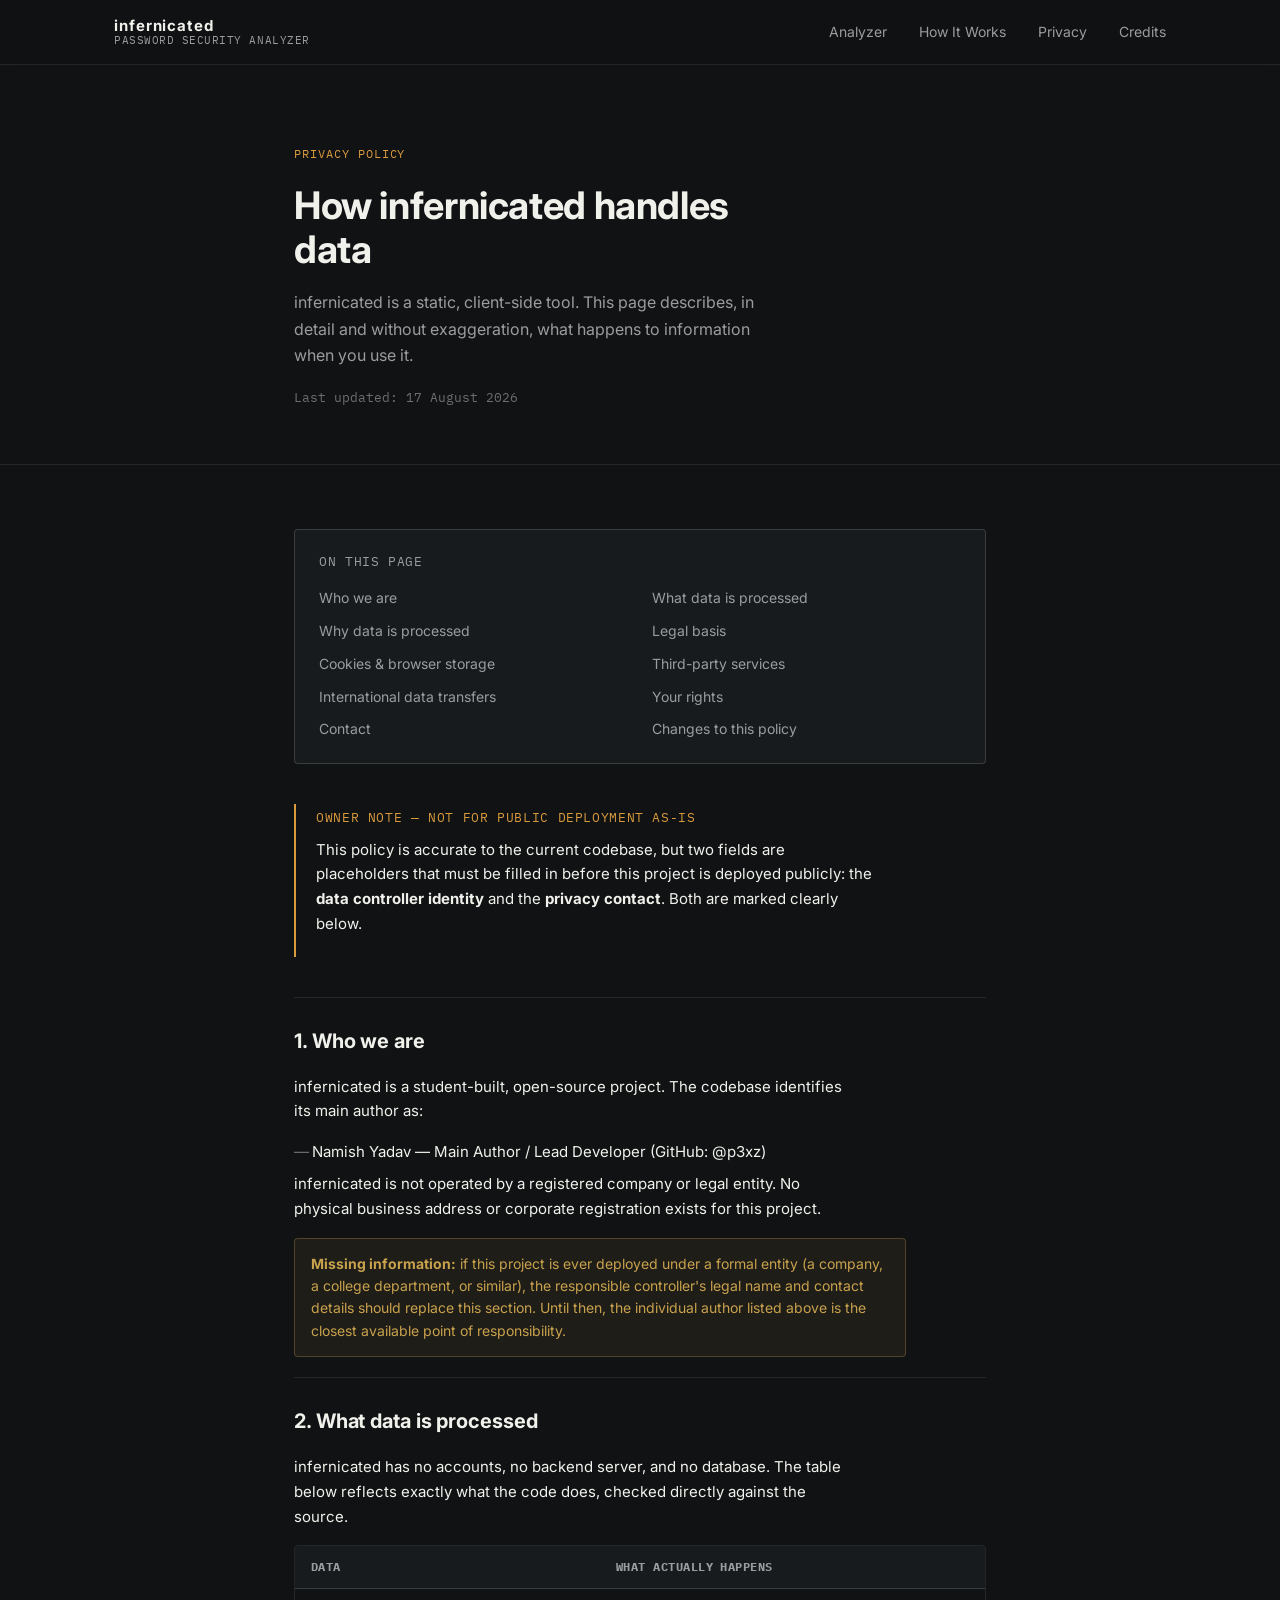
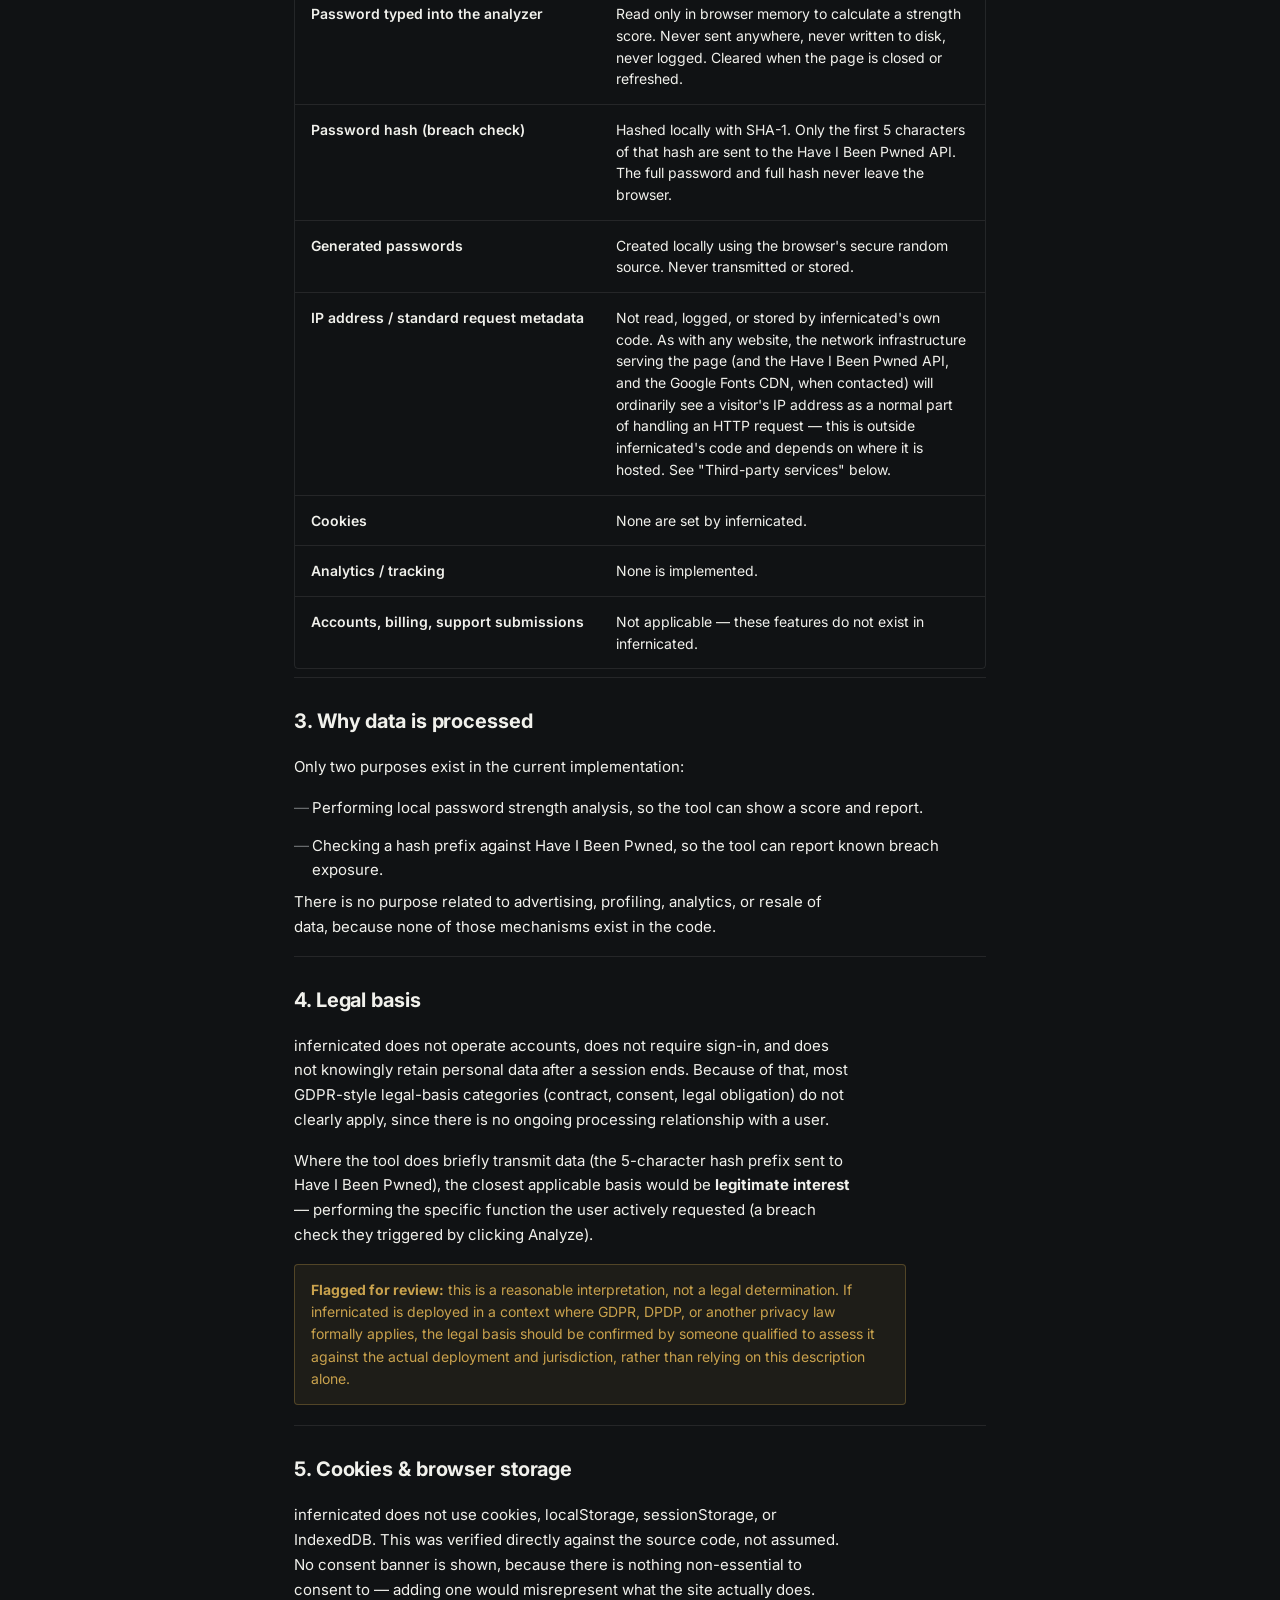
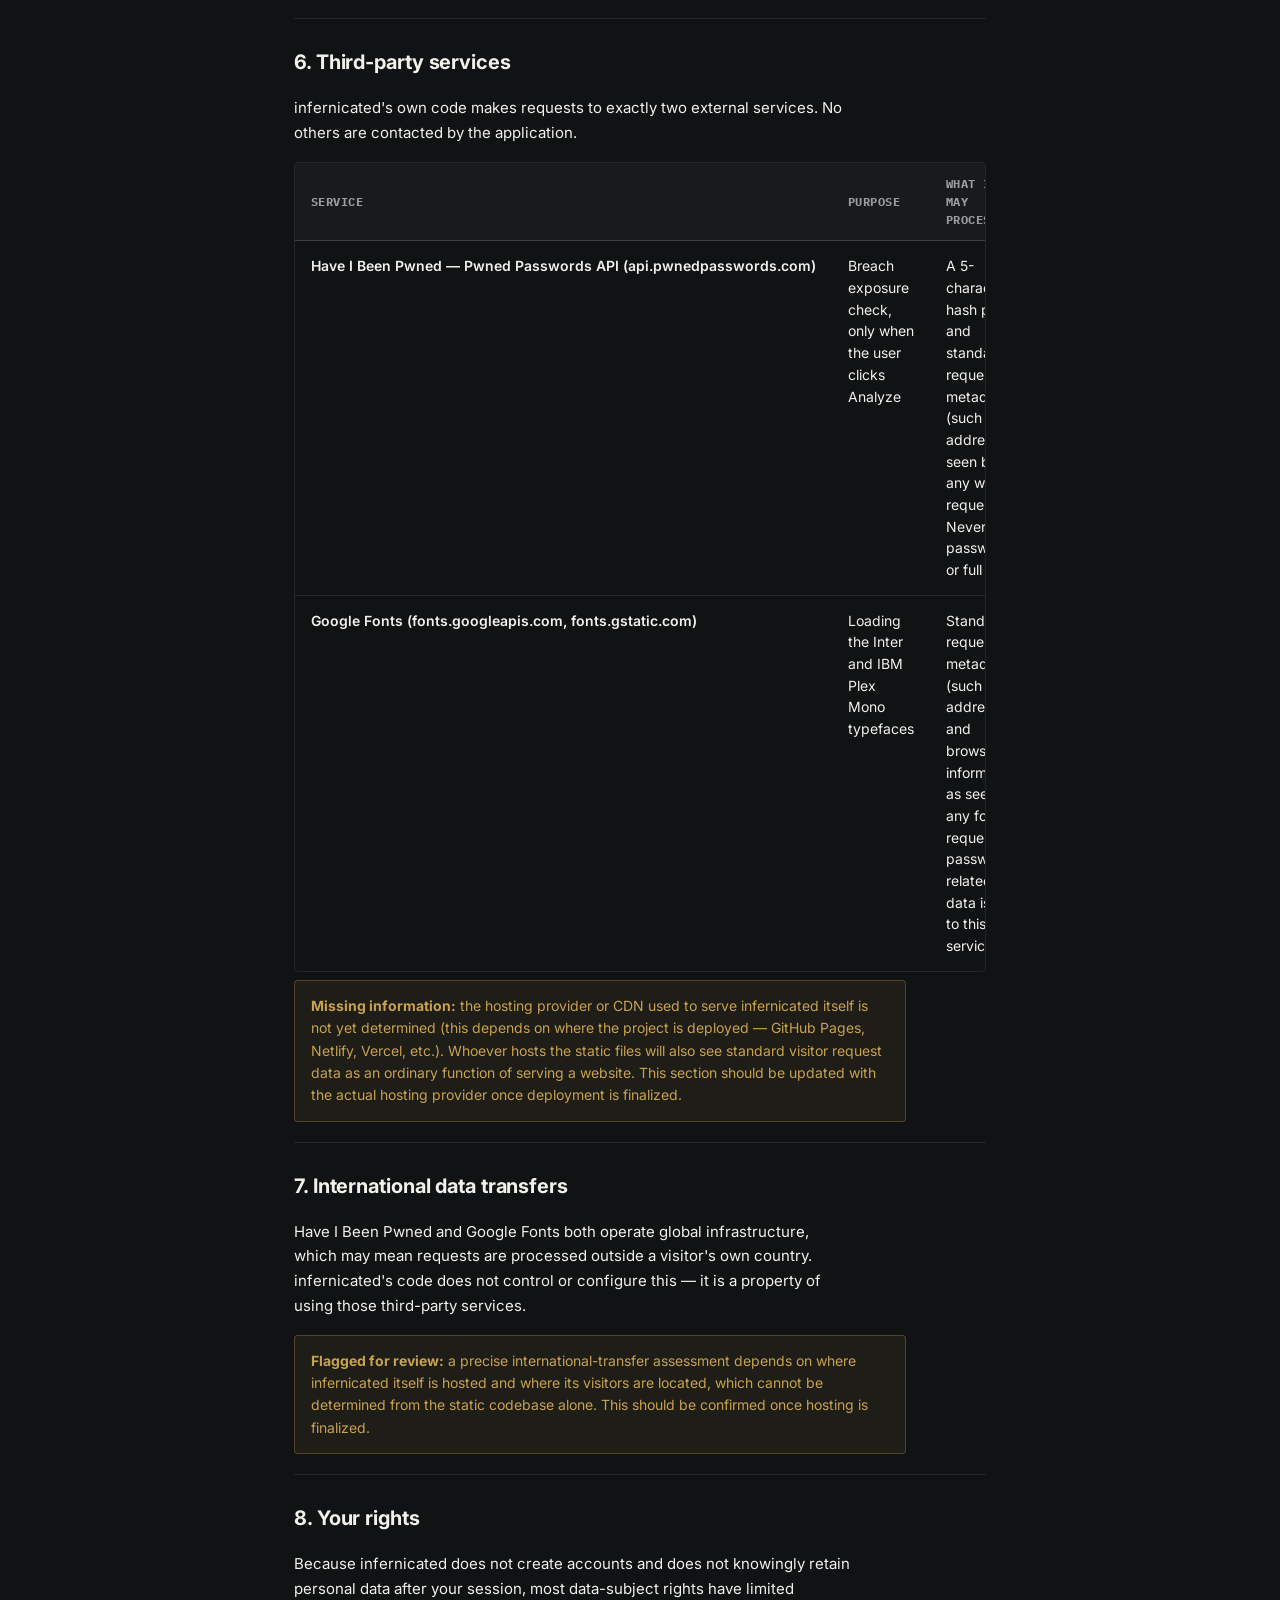
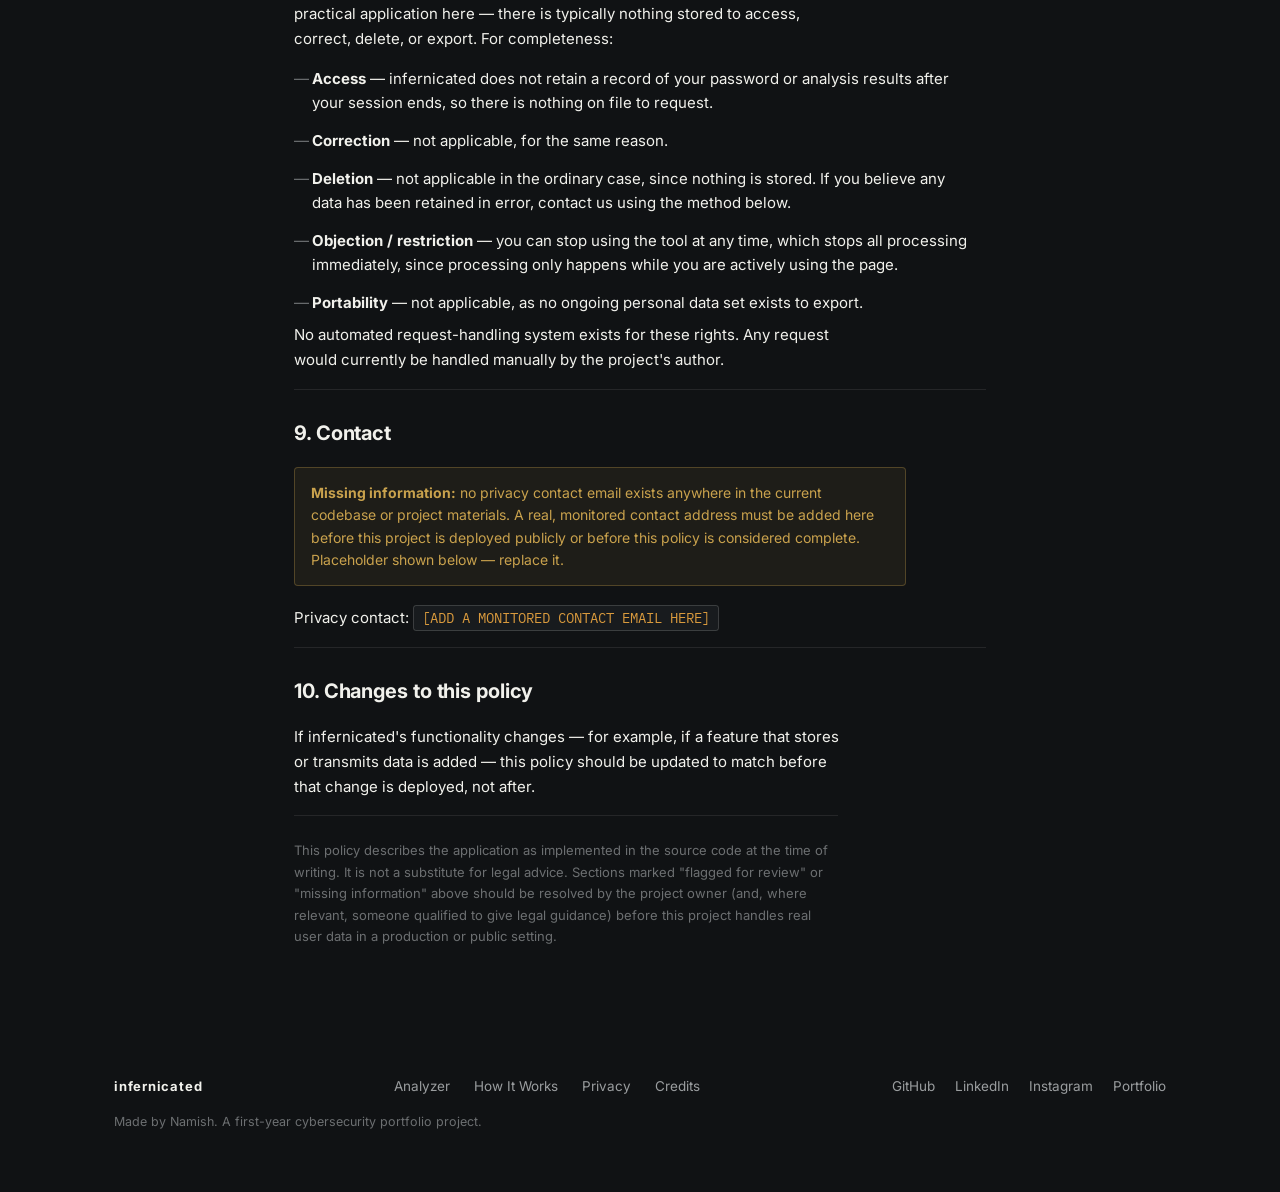
==== commit ec0d6f1a: "Add credits footer and social links - Footer now credits Namish with GitHub, LinkedIn, Instagram, Po" ====
--- a/index.html
+++ b/index.html
@@ -331,7 +331,13 @@
       <a href="privacy.html">Privacy</a>
       <a href="index.html#credits">Credits</a>
     </nav>
-    <p class="footer-note">A first-year cybersecurity portfolio project.</p>
+    <nav class="footer-socials" aria-label="Social">
+      <a href="https://github.com/p3xz" target="_blank" rel="noopener noreferrer">GitHub</a>
+      <a href="https://linkedin.com/in/namish-yadav-639769408" target="_blank" rel="noopener noreferrer">LinkedIn</a>
+      <a href="https://instagram.com/nam7sh" target="_blank" rel="noopener noreferrer">Instagram</a>
+      <a href="https://namishhh.vercel.app" target="_blank" rel="noopener noreferrer">Portfolio</a>
+    </nav>
+    <p class="footer-note">Made by Namish. A first-year cybersecurity portfolio project.</p>
   </div>
 </footer>
 
--- a/style.css
+++ b/style.css
@@ -991,6 +991,18 @@
 
 .footer-nav a:hover { color: var(--text-primary); }
 
+.footer-socials {
+  display: flex;
+  gap: 20px;
+}
+
+.footer-socials a {
+  font-size: 13.5px;
+  color: var(--text-secondary);
+}
+
+.footer-socials a:hover { color: var(--text-primary); }
+
 .footer-note {
   font-size: 12.5px;
   color: var(--text-tertiary);
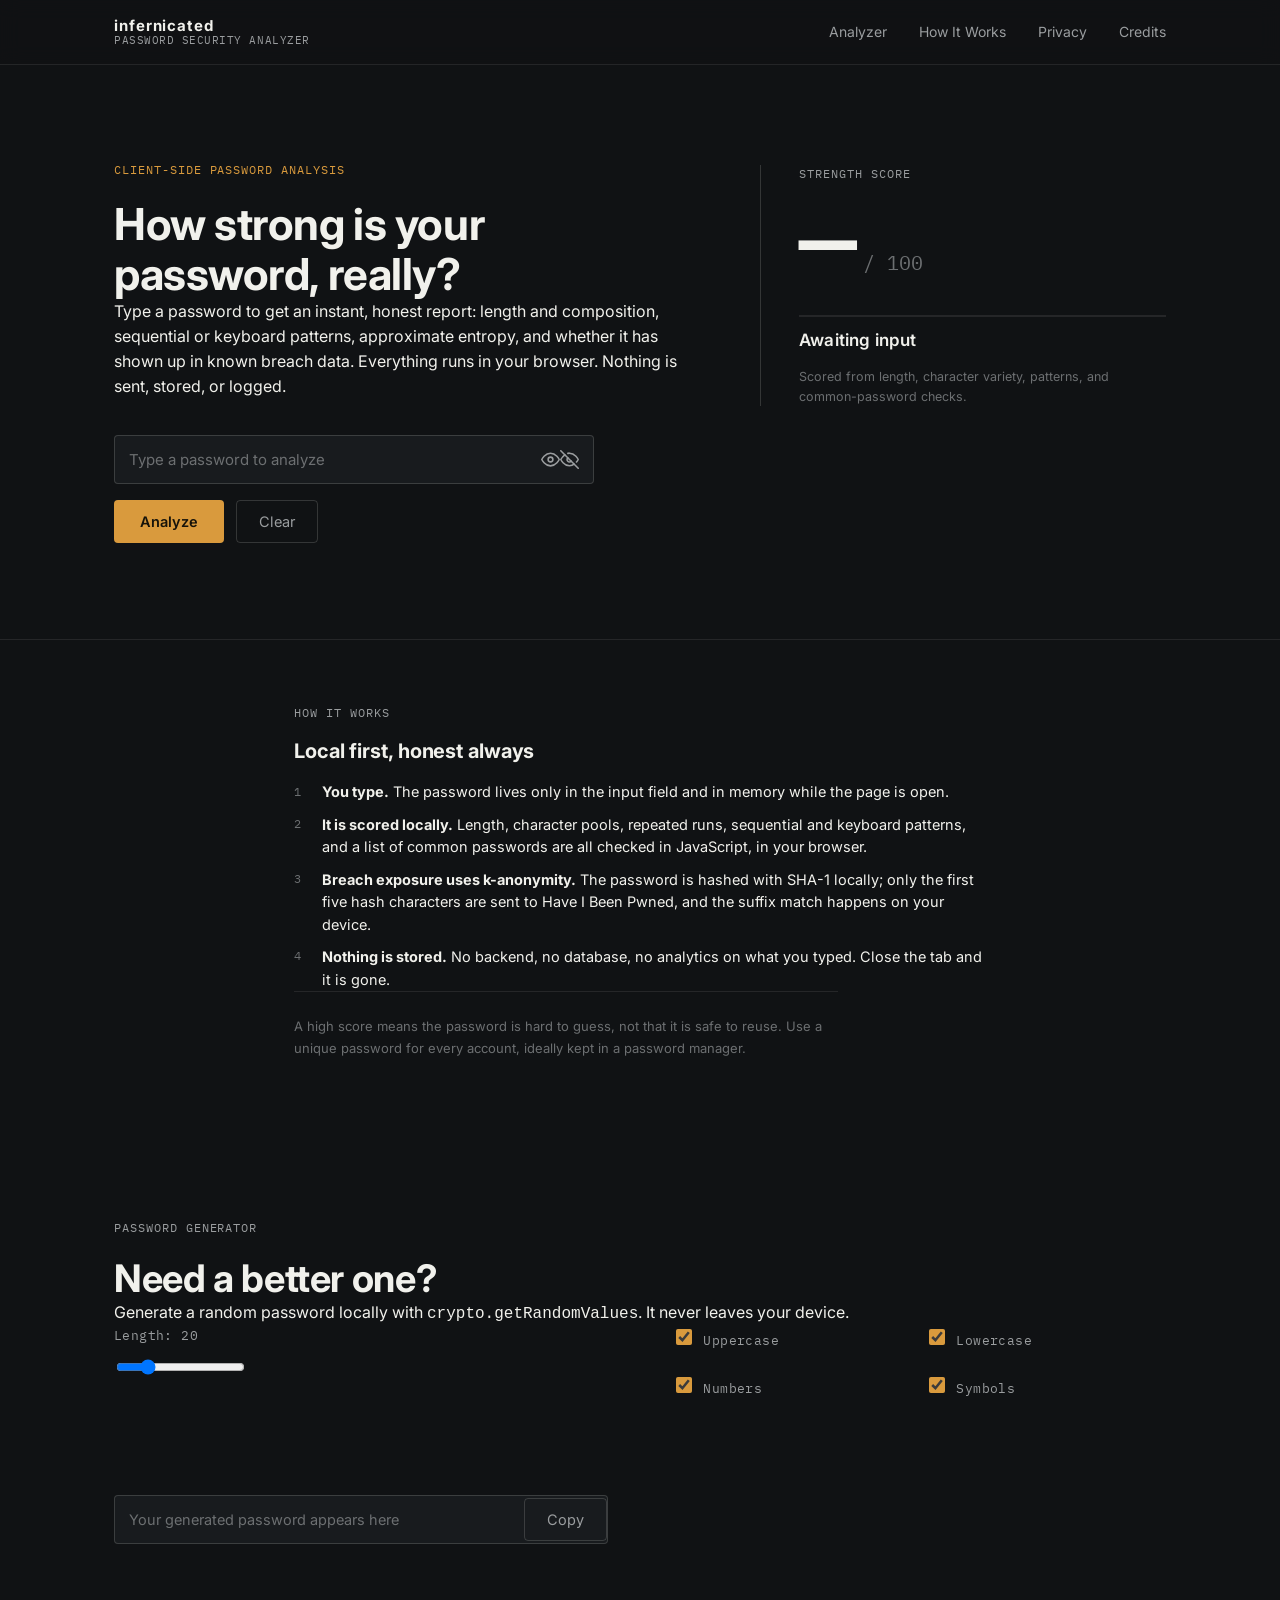
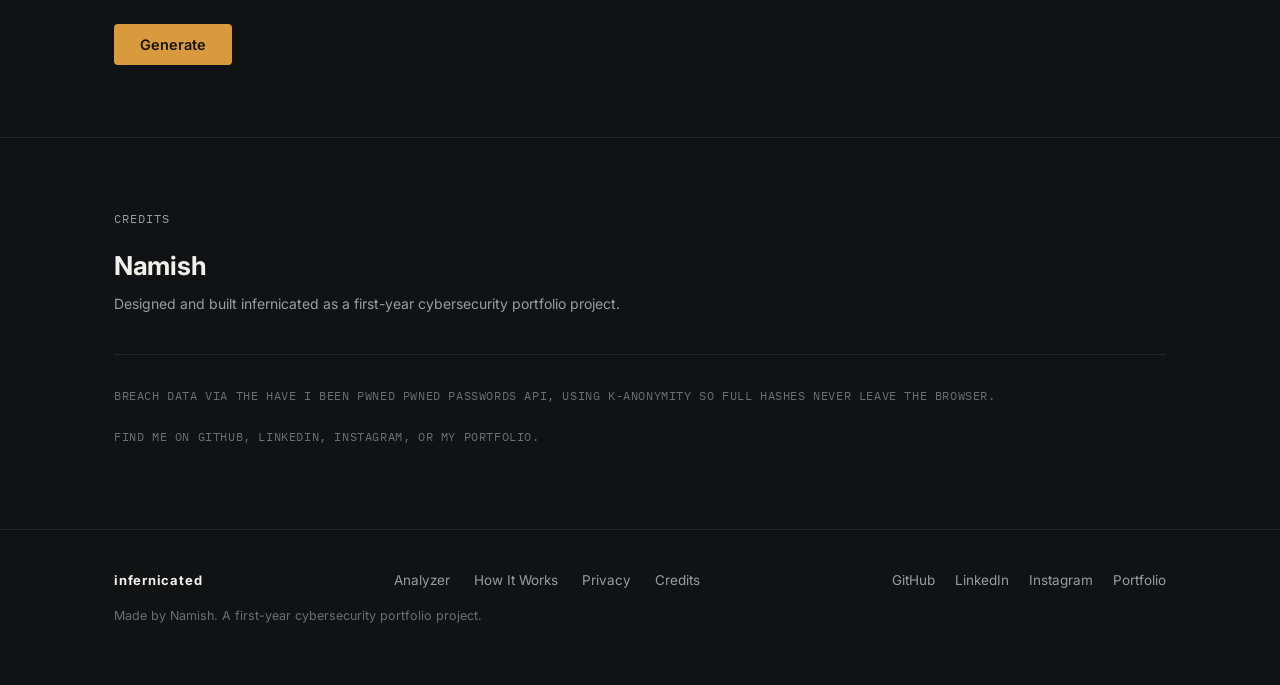
==== commit c8d8966d: "Restore analyzer app to index.html and add privacy contact email index.html was serving privacy poli" ====
--- a/index.html
+++ b/index.html
@@ -3,8 +3,8 @@
 <head>
 <meta charset="UTF-8" />
 <meta name="viewport" content="width=device-width, initial-scale=1.0" />
-<title>Infernicated</title>
-<meta name="description" content="infernicated's privacy policy: what data is processed, what isn't, and why." />
+<title>Infernicated — Password Security Analyzer</title>
+<meta name="description" content="Infernicated is a client-side password security analyzer. Check password strength, entropy, patterns, and breach exposure without your password ever leaving the browser." />
 <link rel="preconnect" href="https://fonts.googleapis.com">
 <link rel="preconnect" href="https://fonts.gstatic.com" crossorigin>
 <link href="https://fonts.googleapis.com/css2?family=Inter:wght@400;500;600;700&family=IBM+Plex+Mono:wght@400;500;600&display=swap" rel="stylesheet">
@@ -12,7 +12,7 @@
 </head>
 <body>
 
-<a class="skip-link" href="#policy-main">Skip to content</a>
+<a class="skip-link" href="#analyzer">Skip to content</a>
 
 <header class="site-header">
   <div class="header-inner">
@@ -21,9 +21,9 @@
       <span class="wordmark-label">Password Security Analyzer</span>
     </a>
     <nav class="main-nav" aria-label="Primary">
-      <a href="index.html#analyzer">Analyzer</a>
+      <a href="index.html#analyzer" aria-current="page">Analyzer</a>
       <a href="index.html#how-it-works">How It Works</a>
-      <a href="privacy.html" aria-current="page">Privacy</a>
+      <a href="privacy.html">Privacy</a>
       <a href="index.html#credits">Credits</a>
     </nav>
     <button class="nav-toggle" id="navToggle" aria-expanded="false" aria-controls="mobileNav" aria-label="Open menu">
@@ -33,293 +33,149 @@
   <nav class="mobile-nav" id="mobileNav" aria-label="Primary mobile">
     <a href="index.html#analyzer">Analyzer</a>
     <a href="index.html#how-it-works">How It Works</a>
-    <a href="privacy.html" aria-current="page">Privacy</a>
+    <a href="privacy.html">Privacy</a>
     <a href="index.html#credits">Credits</a>
   </nav>
 </header>
 
-<main id="policy-main">
-
-  <section class="policy-hero">
+<main>
+  <section class="hero" id="analyzer">
+    <div class="hero-inner">
+      <div class="hero-left">
+        <p class="eyebrow">Client-side password analysis</p>
+        <h1>How strong is your password, really?</h1>
+        <p>Type a password to get an instant, honest report: length and composition, sequential or keyboard patterns, approximate entropy, and whether it has shown up in known breach data. Everything runs in your browser. Nothing is sent, stored, or logged.</p>
+
+        <form class="analyzer-form" id="analyzerForm" autocomplete="off">
+          <div class="password-field">
+            <input
+              type="password"
+              id="passwordInput"
+              name="password"
+              placeholder="Type a password to analyze"
+              autocomplete="off"
+              autocapitalize="off"
+              spellcheck="false"
+              aria-label="Password to analyze"
+            />
+            <button type="button" class="icon-btn" id="toggleVisibility" aria-label="Show password" aria-pressed="false">
+              <svg class="icon-eye" width="20" height="20" viewBox="0 0 24 24" fill="none" stroke="currentColor" stroke-width="2" stroke-linecap="round" stroke-linejoin="round" aria-hidden="true"><path d="M1 12s4-8 11-8 11 8 11 8-4 8-11 8-11-8-11-8z"/><circle cx="12" cy="12" r="3"/></svg>
+              <svg class="icon-eye-off" width="20" height="20" viewBox="0 0 24 24" fill="none" stroke="currentColor" stroke-width="2" stroke-linecap="round" stroke-linejoin="round" aria-hidden="true" hidden><path d="M17.94 17.94A10.07 10.07 0 0 1 12 20c-7 0-11-8-11-8a18.45 18.45 0 0 1 5.06-5.94M9.9 4.24A9.12 9.12 0 0 1 12 4c7 0 11 8 11 8a18.5 18.5 0 0 1-2.16 3.19m-6.72-1.07a3 3 0 1 1-4.24-4.24"/><line x1="1" y1="1" x2="23" y2="23"/></svg>
+            </button>
+          </div>
+          <div class="form-actions">
+            <button type="submit" class="btn-primary">Analyze</button>
+            <button type="button" class="btn-ghost" id="clearBtn">Clear</button>
+          </div>
+        </form>
+      </div>
+
+      <div class="hero-right">
+        <div class="score-panel" id="scorePanel">
+          <p class="score-label">Strength score</p>
+          <div class="score-value-row">
+            <span class="score-value" id="scoreValue">—</span>
+            <span class="score-max">/ 100</span>
+          </div>
+          <div class="score-track" aria-hidden="true">
+            <div class="score-fill" id="scoreFill" style="width: 0%"></div>
+          </div>
+          <p class="score-classification" id="scoreClassification">Awaiting input</p>
+          <p class="score-footnote">Scored from length, character variety, patterns, and common-password checks.</p>
+        </div>
+      </div>
+    </div>
+  </section>
+
+  <section class="report-section" id="report" hidden>
+    <div class="report-inner">
+      <p class="report-label">Full report</p>
+      <p class="report-summary-text" id="reportSummary"></p>
+
+      <div class="report-row">
+        <p class="report-label">Composition</p>
+        <dl class="composition-list" id="compositionList"></dl>
+      </div>
+
+      <div class="report-row">
+        <p class="report-label">Patterns</p>
+        <p class="report-text" id="patternText"></p>
+      </div>
+
+      <div class="report-row">
+        <p class="report-label">Entropy</p>
+        <p class="report-text" id="entropyText"></p>
+      </div>
+
+      <div class="report-row">
+        <p class="report-label">Breach exposure</p>
+        <p class="report-status" id="exposureStatus"></p>
+        <p class="report-text-sub" id="exposureNote"></p>
+      </div>
+
+      <div class="report-row">
+        <p class="report-label">Recommendation</p>
+        <p class="report-text" id="recommendationText"></p>
+      </div>
+
+      <p class="report-footnote">The breach check uses the Have I Been Pwned k-anonymity API: your password is hashed locally and only the first five characters of the hash leave your browser.</p>
+    </div>
+  </section>
+
+  <section class="policy-section" id="how-it-works">
     <div class="policy-inner">
-      <p class="eyebrow">Privacy Policy</p>
-      <h1 class="policy-title">How infernicated handles data</h1>
-      <p class="hero-sub">
-        infernicated is a static, client-side tool. This page describes, in detail
-        and without exaggeration, what happens to information when you use it.
-      </p>
-      <p class="policy-updated">Last updated: <span id="lastUpdated">17 August 2026</span></p>
-    </div>
-  </section>
-
-  <section class="policy-section">
-    <div class="policy-inner">
-
-      <nav class="policy-toc" aria-label="On this page">
-        <p class="report-label">On this page</p>
-        <ol>
-          <li><a href="#who-we-are">Who we are</a></li>
-          <li><a href="#what-data">What data is processed</a></li>
-          <li><a href="#why">Why data is processed</a></li>
-          <li><a href="#legal-basis">Legal basis</a></li>
-          <li><a href="#storage">Cookies &amp; browser storage</a></li>
-          <li><a href="#third-parties">Third-party services</a></li>
-          <li><a href="#transfers">International data transfers</a></li>
-          <li><a href="#rights">Your rights</a></li>
-          <li><a href="#contact">Contact</a></li>
-          <li><a href="#changes">Changes to this policy</a></li>
-        </ol>
-      </nav>
-
-      <div class="policy-flag">
-        <p class="report-label">Owner note — not for public deployment as-is</p>
-        <p class="report-text">
-          This policy is accurate to the current codebase, but two fields are
-          placeholders that must be filled in before this project is deployed
-          publicly: the <strong>data controller identity</strong> and the
-          <strong>privacy contact</strong>. Both are marked clearly below.
-        </p>
-      </div>
-
-      <hr class="divider" />
-
-      <h2 id="who-we-are">1. Who we are</h2>
-      <p class="report-text">
-        infernicated is a student-built, open-source project. The codebase
-        identifies its main author as:
-      </p>
-      <ul class="privacy-list">
-        <li>Namish Yadav — Main Author / Lead Developer (GitHub: <a href="https://github.com/p3xz" target="_blank" rel="noopener noreferrer">@p3xz</a>)</li>
-      </ul>
-      <p class="report-text">
-        infernicated is not operated by a registered company or legal entity.
-        No physical business address or corporate registration exists for this
-        project.
-      </p>
-      <p class="policy-placeholder">
-        <strong>Missing information:</strong> if this project is ever deployed
-        under a formal entity (a company, a college department, or similar),
-        the responsible controller's legal name and contact details should
-        replace this section. Until then, the individual author listed above
-        is the closest available point of responsibility.
-      </p>
-
-      <hr class="divider" />
-
-      <h2 id="what-data">2. What data is processed</h2>
-      <p class="report-text">
-        infernicated has no accounts, no backend server, and no database. The
-        table below reflects exactly what the code does, checked directly
-        against the source.
-      </p>
-
-      <div class="policy-table-wrap">
-        <table class="policy-table">
-          <thead>
-            <tr>
-              <th>Data</th>
-              <th>What actually happens</th>
-            </tr>
-          </thead>
-          <tbody>
-            <tr>
-              <td>Password typed into the analyzer</td>
-              <td>Read only in browser memory to calculate a strength score. Never sent anywhere, never written to disk, never logged. Cleared when the page is closed or refreshed.</td>
-            </tr>
-            <tr>
-              <td>Password hash (breach check)</td>
-              <td>Hashed locally with SHA-1. Only the first 5 characters of that hash are sent to the Have I Been Pwned API. The full password and full hash never leave the browser.</td>
-            </tr>
-            <tr>
-              <td>Generated passwords</td>
-              <td>Created locally using the browser's secure random source. Never transmitted or stored.</td>
-            </tr>
-            <tr>
-              <td>IP address / standard request metadata</td>
-              <td>Not read, logged, or stored by infernicated's own code. As with any website, the network infrastructure serving the page (and the Have I Been Pwned API, and the Google Fonts CDN, when contacted) will ordinarily see a visitor's IP address as a normal part of handling an HTTP request — this is outside infernicated's code and depends on where it is hosted. See "Third-party services" below.</td>
-            </tr>
-            <tr>
-              <td>Cookies</td>
-              <td>None are set by infernicated.</td>
-            </tr>
-            <tr>
-              <td>Analytics / tracking</td>
-              <td>None is implemented.</td>
-            </tr>
-            <tr>
-              <td>Accounts, billing, support submissions</td>
-              <td>Not applicable — these features do not exist in infernicated.</td>
-            </tr>
-          </tbody>
-        </table>
-      </div>
-
-      <hr class="divider" />
-
-      <h2 id="why">3. Why data is processed</h2>
-      <p class="report-text">
-        Only two purposes exist in the current implementation:
-      </p>
-      <ul class="privacy-list">
-        <li>Performing local password strength analysis, so the tool can show a score and report.</li>
-        <li>Checking a hash prefix against Have I Been Pwned, so the tool can report known breach exposure.</li>
-      </ul>
-      <p class="report-text">
-        There is no purpose related to advertising, profiling, analytics, or
-        resale of data, because none of those mechanisms exist in the code.
-      </p>
-
-      <hr class="divider" />
-
-      <h2 id="legal-basis">4. Legal basis</h2>
-      <p class="report-text">
-        infernicated does not operate accounts, does not require sign-in, and
-        does not knowingly retain personal data after a session ends. Because
-        of that, most GDPR-style legal-basis categories (contract, consent,
-        legal obligation) do not clearly apply, since there is no ongoing
-        processing relationship with a user.
-      </p>
-      <p class="report-text">
-        Where the tool does briefly transmit data (the 5-character hash
-        prefix sent to Have I Been Pwned), the closest applicable basis would
-        be <strong>legitimate interest</strong> — performing the specific
-        function the user actively requested (a breach check they triggered
-        by clicking Analyze).
-      </p>
-      <p class="policy-placeholder">
-        <strong>Flagged for review:</strong> this is a reasonable
-        interpretation, not a legal determination. If infernicated is deployed
-        in a context where GDPR, DPDP, or another privacy law formally
-        applies, the legal basis should be confirmed by someone qualified to
-        assess it against the actual deployment and jurisdiction, rather than
-        relying on this description alone.
-      </p>
-
-      <hr class="divider" />
-
-      <h2 id="storage">5. Cookies &amp; browser storage</h2>
-      <p class="report-text">
-        infernicated does not use cookies, localStorage, sessionStorage, or
-        IndexedDB. This was verified directly against the source code, not
-        assumed. No consent banner is shown, because there is nothing
-        non-essential to consent to — adding one would misrepresent what the
-        site actually does.
-      </p>
-
-      <hr class="divider" />
-
-      <h2 id="third-parties">6. Third-party services</h2>
-      <p class="report-text">
-        infernicated's own code makes requests to exactly two external
-        services. No others are contacted by the application.
-      </p>
-
-      <div class="policy-table-wrap">
-        <table class="policy-table">
-          <thead>
-            <tr>
-              <th>Service</th>
-              <th>Purpose</th>
-              <th>What it may process</th>
-            </tr>
-          </thead>
-          <tbody>
-            <tr>
-              <td>Have I Been Pwned — Pwned Passwords API (api.pwnedpasswords.com)</td>
-              <td>Breach exposure check, only when the user clicks Analyze</td>
-              <td>A 5-character hash prefix, and standard request metadata (such as IP address) as seen by any web request. Never the password or full hash.</td>
-            </tr>
-            <tr>
-              <td>Google Fonts (fonts.googleapis.com, fonts.gstatic.com)</td>
-              <td>Loading the Inter and IBM Plex Mono typefaces</td>
-              <td>Standard request metadata (such as IP address and browser information) as seen by any font file request. No password-related data is sent to this service.</td>
-            </tr>
-          </tbody>
-        </table>
-      </div>
-
-      <p class="policy-placeholder">
-        <strong>Missing information:</strong> the hosting provider or CDN used
-        to serve infernicated itself is not yet determined (this depends on
-        where the project is deployed — GitHub Pages, Netlify, Vercel, etc.).
-        Whoever hosts the static files will also see standard visitor request
-        data as an ordinary function of serving a website. This section
-        should be updated with the actual hosting provider once deployment is
-        finalized.
-      </p>
-
-      <hr class="divider" />
-
-      <h2 id="transfers">7. International data transfers</h2>
-      <p class="report-text">
-        Have I Been Pwned and Google Fonts both operate global infrastructure,
-        which may mean requests are processed outside a visitor's own
-        country. infernicated's code does not control or configure this — it
-        is a property of using those third-party services.
-      </p>
-      <p class="policy-placeholder">
-        <strong>Flagged for review:</strong> a precise international-transfer
-        assessment depends on where infernicated itself is hosted and where
-        its visitors are located, which cannot be determined from the static
-        codebase alone. This should be confirmed once hosting is finalized.
-      </p>
-
-      <hr class="divider" />
-
-      <h2 id="rights">8. Your rights</h2>
-      <p class="report-text">
-        Because infernicated does not create accounts and does not knowingly
-        retain personal data after your session, most data-subject rights
-        have limited practical application here — there is typically nothing
-        stored to access, correct, delete, or export. For completeness:
-      </p>
-      <ul class="privacy-list">
-        <li><strong>Access</strong> — infernicated does not retain a record of your password or analysis results after your session ends, so there is nothing on file to request.</li>
-        <li><strong>Correction</strong> — not applicable, for the same reason.</li>
-        <li><strong>Deletion</strong> — not applicable in the ordinary case, since nothing is stored. If you believe any data has been retained in error, contact us using the method below.</li>
-        <li><strong>Objection / restriction</strong> — you can stop using the tool at any time, which stops all processing immediately, since processing only happens while you are actively using the page.</li>
-        <li><strong>Portability</strong> — not applicable, as no ongoing personal data set exists to export.</li>
-      </ul>
-      <p class="report-text">
-        No automated request-handling system exists for these rights. Any
-        request would currently be handled manually by the project's author.
-      </p>
-
-      <hr class="divider" />
-
-      <h2 id="contact">9. Contact</h2>
-      <p class="policy-placeholder">
-        <strong>Missing information:</strong> no privacy contact email exists
-        anywhere in the current codebase or project materials. A real,
-        monitored contact address must be added here before this project is
-        deployed publicly or before this policy is considered complete.
-        Placeholder shown below — replace it.
-      </p>
-      <p class="report-text policy-contact-placeholder">
-        Privacy contact: <code>[ADD A MONITORED CONTACT EMAIL HERE]</code>
-      </p>
-
-      <hr class="divider" />
-
-      <h2 id="changes">10. Changes to this policy</h2>
-      <p class="report-text">
-        If infernicated's functionality changes — for example, if a feature
-        that stores or transmits data is added — this policy should be
-        updated to match before that change is deployed, not after.
-      </p>
-
-      <p class="disclaimer">
-        This policy describes the application as implemented in the source
-        code at the time of writing. It is not a substitute for legal advice.
-        Sections marked "flagged for review" or "missing information" above
-        should be resolved by the project owner (and, where relevant, someone
-        qualified to give legal guidance) before this project handles real
-        user data in a production or public setting.
-      </p>
-
-    </div>
-  </section>
-
+      <p class="section-eyebrow">How it works</p>
+      <h2 class="policy-title">Local first, honest always</h2>
+      <ol class="flow-list">
+        <li><strong>You type.</strong> The password lives only in the input field and in memory while the page is open.</li>
+        <li><strong>It is scored locally.</strong> Length, character pools, repeated runs, sequential and keyboard patterns, and a list of common passwords are all checked in JavaScript, in your browser.</li>
+        <li><strong>Breach exposure uses k-anonymity.</strong> The password is hashed with SHA-1 locally; only the first five hash characters are sent to Have I Been Pwned, and the suffix match happens on your device.</li>
+        <li><strong>Nothing is stored.</strong> No backend, no database, no analytics on what you typed. Close the tab and it is gone.</li>
+      </ol>
+      <p class="disclaimer">A high score means the password is hard to guess, not that it is safe to reuse. Use a unique password for every account, ideally kept in a password manager.</p>
+    </div>
+  </section>
+
+  <section class="generator-section" id="generator">
+    <div class="generator-inner">
+      <p class="section-eyebrow">Password generator</p>
+      <h2 class="policy-title">Need a better one?</h2>
+      <p>Generate a random password locally with <code>crypto.getRandomValues</code>. It never leaves your device.</p>
+
+      <div class="generator-grid">
+        <div class="control-row">
+          <label for="genLength">Length: <span id="genLengthValue">20</span></label>
+          <input type="range" id="genLength" min="8" max="64" value="20" />
+        </div>
+        <div class="control-row control-row--checks">
+          <label class="checkbox"><input type="checkbox" id="genUpper" checked /> Uppercase</label>
+          <label class="checkbox"><input type="checkbox" id="genLower" checked /> Lowercase</label>
+          <label class="checkbox"><input type="checkbox" id="genNumbers" checked /> Numbers</label>
+          <label class="checkbox"><input type="checkbox" id="genSymbols" checked /> Symbols</label>
+        </div>
+        <div class="generated-row">
+          <input type="text" class="generator-output" id="generatedPassword" readonly placeholder="Your generated password appears here" aria-label="Generated password" />
+          <button type="button" class="btn-ghost" id="copyBtn">Copy</button>
+        </div>
+        <p class="copy-feedback" id="copyFeedback" role="status"></p>
+        <div class="form-actions">
+          <button type="button" class="btn-primary" id="generateBtn">Generate</button>
+        </div>
+      </div>
+    </div>
+  </section>
+
+  <section class="credits-section" id="credits">
+    <div class="credits-inner">
+      <p class="section-eyebrow">Credits</p>
+      <div class="credit-main">
+        <p class="credit-name">Namish</p>
+        <p class="credit-role">Designed and built infernicated as a first-year cybersecurity portfolio project.</p>
+      </div>
+      <p class="credits-with">Breach data via the Have I Been Pwned Pwned Passwords API, using k-anonymity so full hashes never leave the browser.</p>
+      <p class="credits-built-by">Find me on <a href="https://github.com/p3xz" target="_blank" rel="noopener noreferrer">GitHub</a>, <a href="https://linkedin.com/in/namish-yadav-639769408" target="_blank" rel="noopener noreferrer">LinkedIn</a>, <a href="https://instagram.com/nam7sh" target="_blank" rel="noopener noreferrer">Instagram</a>, or my <a href="https://namishhh.vercel.app" target="_blank" rel="noopener noreferrer">portfolio</a>.</p>
+    </div>
+  </section>
 </main>
 
 <footer class="site-footer">
